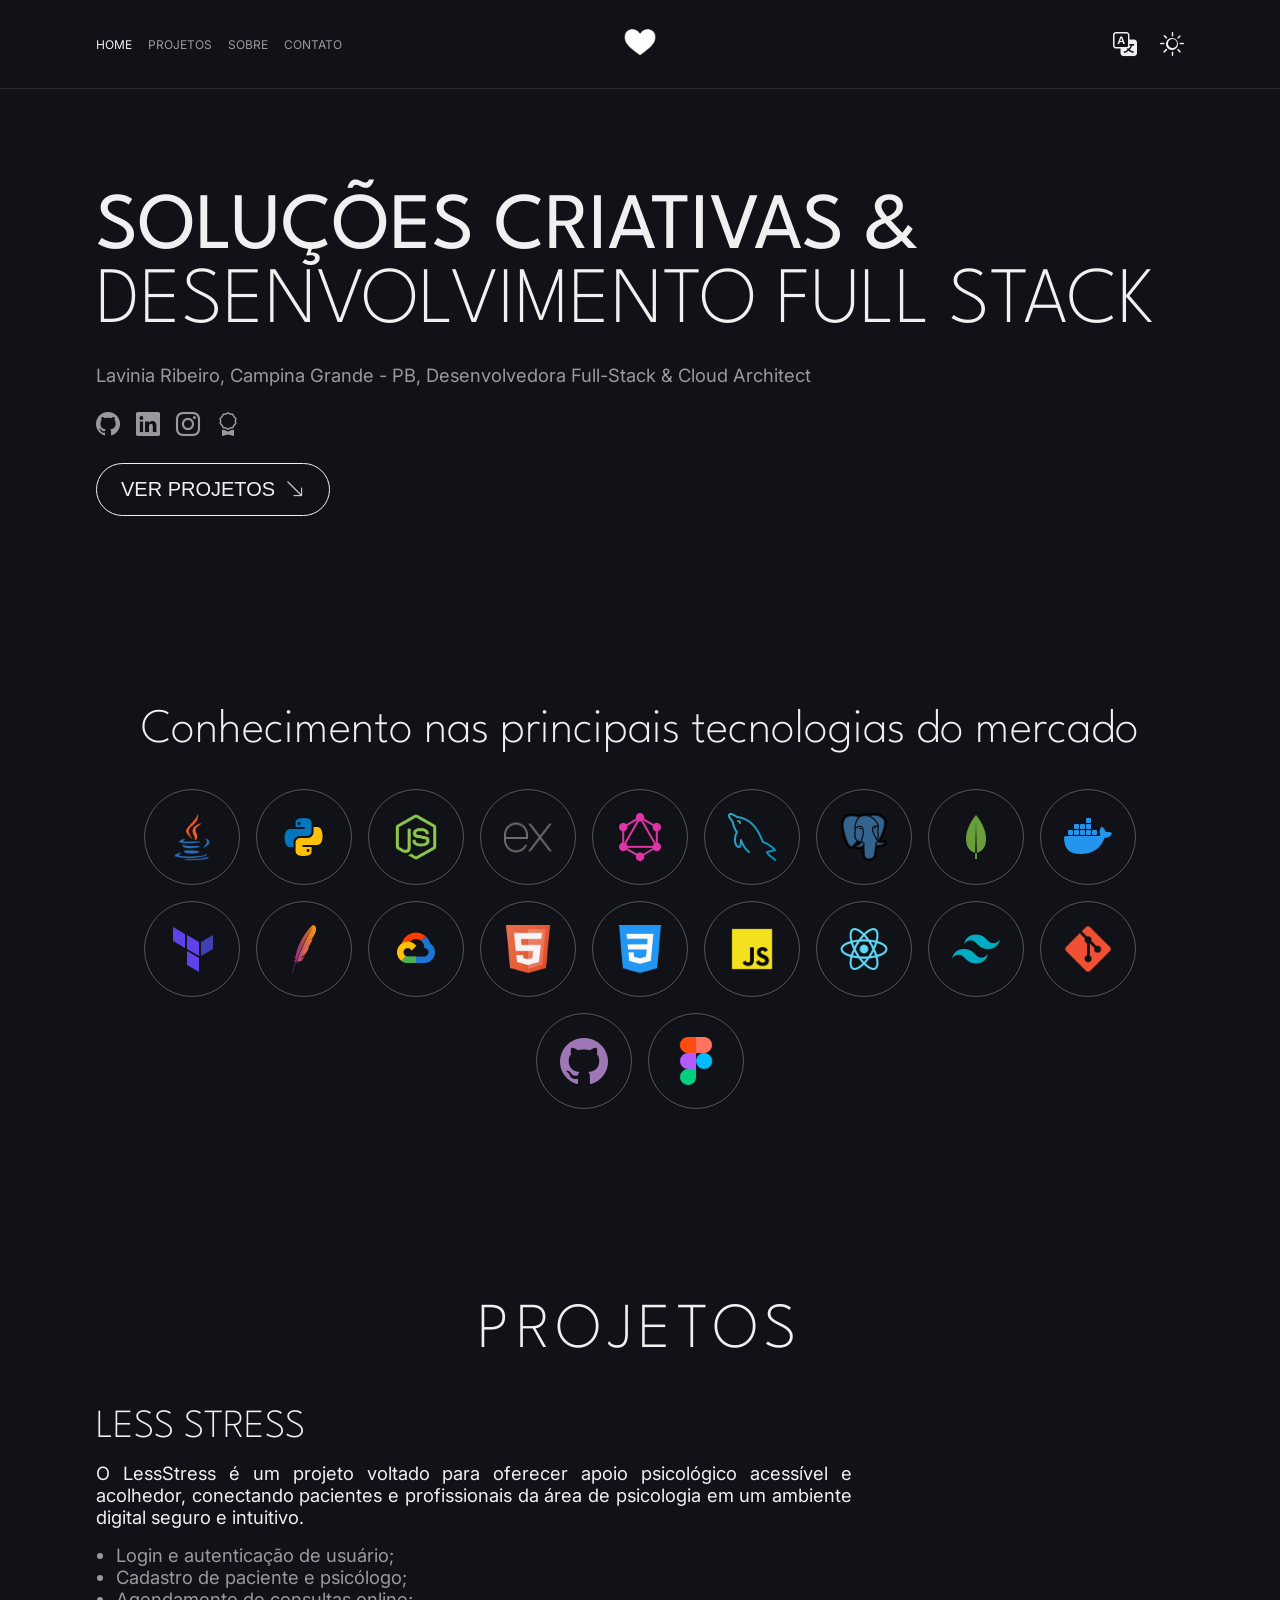
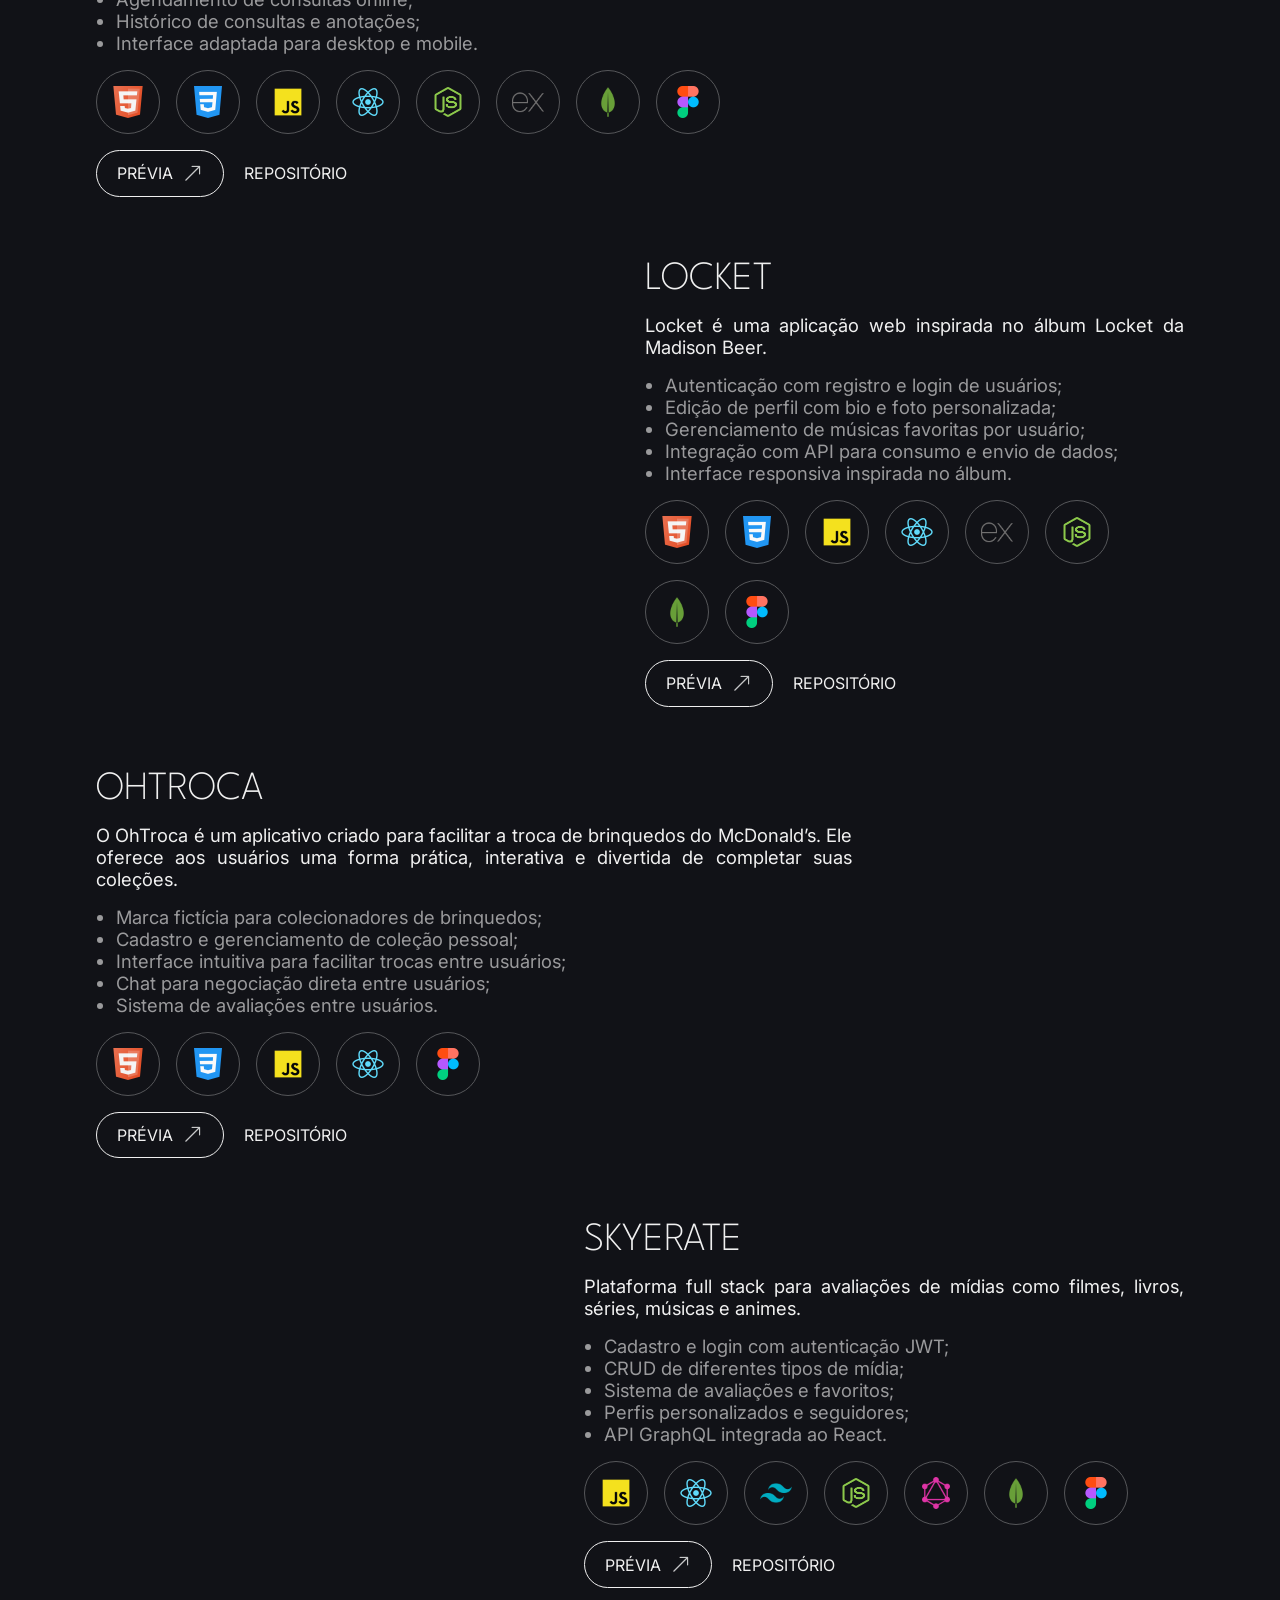
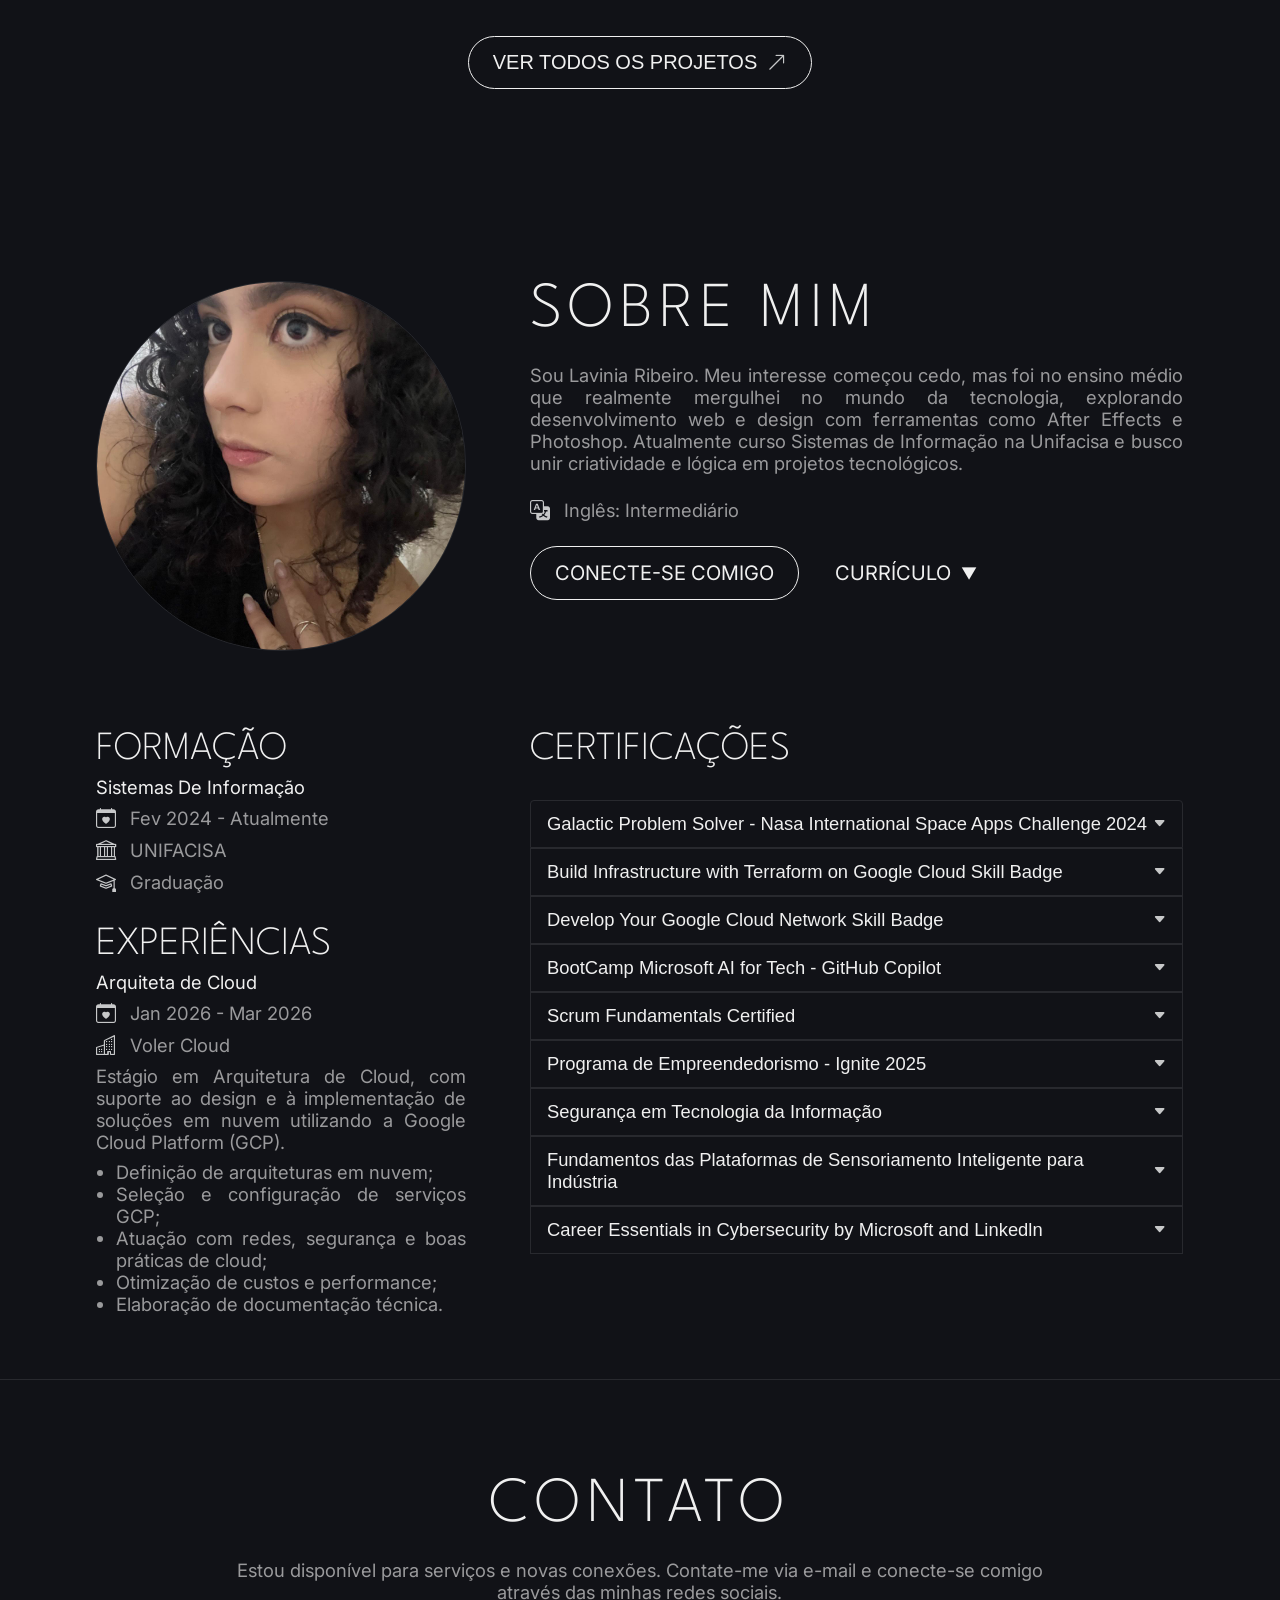
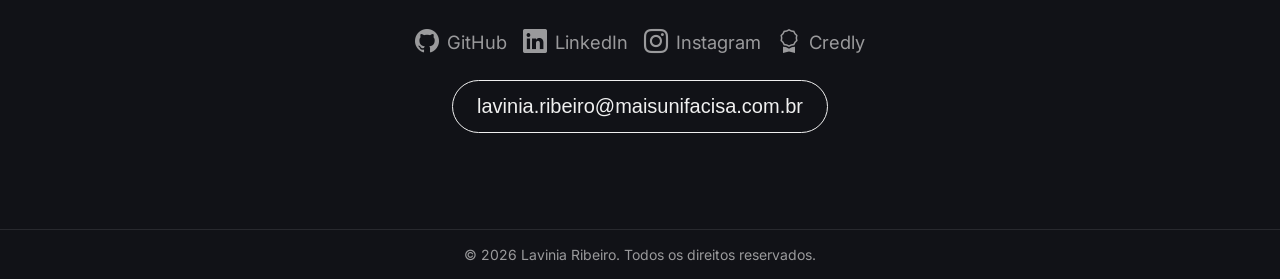
==== index.html @ ced5af88 "now or never - arrumei !" ====
<!DOCTYPE html>
<html lang="pt-BR" data-theme="dark">

<head>
  <meta charset="UTF-8">
  <meta name="viewport" content="width=device-width, initial-scale=1.0">
  <title>Lavinia Ribeiro | Portfólio </title>
  <meta name="description"
    content="Portfólio da desenvolvedora full-stack Lavinia Ribeiro para compartilhar projetos e habilidades desenvolvidas.">

  <link rel="shortcut icon" href="favicon.ico" type="image/x-icon">
  <link rel="stylesheet" href="https://cdn.jsdelivr.net/npm/bootstrap-icons@1.10.5/font/bootstrap-icons.css">
  <link rel="stylesheet" href="assets/css/styles.css">
</head>

<body>
  <header class="header">
    <nav class="header__nav">
      <ul class="menu menu--principal">
        <li class="menu__item">
          <a class="menu__link active" href="#home">
            <span class="menu__text">Home</span>
          </a>
        </li>
        <li class="menu__item">
          <a class="menu__link" href="#projetos">
            <span class="menu__text">Projetos</span>
          </a>
        </li>
        <li class="menu__item">
          <a class="menu__link" href="#sobre">
            <span class="menu__text">Sobre</span>
          </a>
        </li>
        <li class="menu__item">
          <a class="menu__link" href="#contato">
            <span class="menu__text">Contato</span>
          </a>
        </li>
      </ul>
    </nav>
    <div class="header__brand">
      <a href="#home">
        <img class="brand__logo" src="assets/images/logo.png" alt="Logo">
      </a>
    </div>
    <div class="header__toggle">
      <i id="toggleLang" class="bi bi-translate"></i>
      <i id="toggleTheme" class="bi bi-sun"></i>
    </div>
  </header>
  <nav class="nav--mobile">
    <ul class="menu menu--mobile">
      <li class="menu__item">
        <a class="menu__link active" href="#home">
          <i class="menu__icon bi bi-house-door"></i>
          <span class="menu__text">Home</span>
        </a>
      </li>
      <li class="menu__item">
        <a class="menu__link" href="#projetos">
          <i class="menu__icon bi bi-window-stack"></i>
          <span class="menu__text">Projetos</span>
        </a>
      </li>
      <li class="menu__item">
        <a class="menu__link" href="#sobre">
          <i class="menu__icon bi bi-person"></i>
          <span class="menu__text">Sobre</span>
        </a>
      </li>
      <li class="menu__item">
        <a class="menu__link" href="#contato">
          <i class="menu__icon bi bi-envelope"></i>
          <span class="menu__text">Contato</span>
        </a>
      </li>
    </ul>
  </nav>

  <main id="home">
    <div class="main__content1">
      <h1><b>Soluções Criativas &</b> Desenvolvimento Full Stack</h1>
      <p>Lavinia Ribeiro, Campina Grande - PB, Desenvolvedora Full-Stack & Cloud Architect</p>
      <ul class="menu menu--social">
        <li>
          <a class="menu__link" href="https://github.com/scriptlver" target="_blank">
            <i class="menu__icon bi bi-github"></i>
          </a>
        </li>
        <li>
          <a class="menu__link" href="https://www.linkedin.com/in/lavinia-d-289973308/" target="_blank">
            <i class="menu__icon bi bi-linkedin"></i>
          </a>
        </li>
        <li>
          <a class="menu__link" href="https://www.instagram.com/lavisbeirk/" target="_blank">
            <i class="menu__icon bi bi-instagram"></i>
          </a>
        </li>

        <li>
          <a class="menu__link" href="https://www.credly.com/users/lavinia-donato-ribeiro" target="_blank">
            <i class="menu__icon bi bi-award"></i>
          </a>
        </li>
      </ul>
      <a href="#projetos">
        <button class="btn btn--primary">
          <span>Ver Projetos</span>
          <i class="bi bi-arrow-down-right"></i>
        </button>
      </a>
    </div>
  </main>

  <section class="technologies">
    <h2>Conhecimento nas principais tecnologias do mercado</h2>

    <ul class="technologies__list">

      <li class="technologies__item">
        <img class="technologies__logo" src="assets/images/technologies/java.png" alt="Logo Java">
      </li>
      <li class="technologies__item">
        <img class="technologies__logo" src="assets/images/technologies/python.png" alt="Logo Python">
      </li>
      <li class="technologies__item">
        <img class="technologies__logo" src="assets/images/technologies/nodejs.png" alt="Logo Node.js">
      </li>
      <li class="technologies__item">
        <img class="technologies__logo" src="assets/images/technologies/express.png" alt="Logo Express">
      </li>
      <li class="technologies__item">
        <img class="technologies__logo" src="assets/images/technologies/graphql.png" alt="Logo GraphQL">
      </li>

      <li class="technologies__item">
        <img class="technologies__logo" src="assets/images/technologies/mysql.png" alt="Logo MySQL">
      </li>
      <li class="technologies__item">
        <img class="technologies__logo" src="assets/images/technologies/postgresql.png" alt="Logo PostgreSQL">
      </li>
      <li class="technologies__item">
        <img class="technologies__logo" src="assets/images/technologies/mongo.png" alt="Logo MongoDB">
      </li>

      <li class="technologies__item">
        <img class="technologies__logo" src="assets/images/technologies/docker.png" alt="Logo Docker">
      </li>
      <li class="technologies__item">
        <img class="technologies__logo" src="assets/images/technologies/terraform.png" alt="Logo Terraform">
      </li>
      <li class="technologies__item">
        <img class="technologies__logo" src="assets/images/technologies/apache.png" alt="Logo Apache">
      </li>
      <li class="technologies__item">
        <img class="technologies__logo" src="assets/images/technologies/google-cloud.png" alt="Logo Google Cloud">
      </li>

      <li class="technologies__item">
        <img class="technologies__logo" src="assets/images/technologies/html.png" alt="Logo HTML">
      </li>
      <li class="technologies__item">
        <img class="technologies__logo" src="assets/images/technologies/css.png" alt="Logo CSS">
      </li>
      <li class="technologies__item">
        <img class="technologies__logo" src="assets/images/technologies/javascript.png" alt="Logo JavaScript">
      </li>
      <li class="technologies__item">
        <img class="technologies__logo" src="assets/images/technologies/react.png" alt="Logo React">
      </li>
      <li class="technologies__item">
        <img class="technologies__logo" src="assets/images/technologies/tailwind.png" alt="Logo Tailwind">
      </li>

      <li class="technologies__item">
        <img class="technologies__logo" src="assets/images/technologies/git.png" alt="Logo Git">
      </li>
      <li class="technologies__item">
        <img class="technologies__logo" src="assets/images/technologies/github.png" alt="Logo GitHub">
      </li>
      <li class="technologies__item">
        <img class="technologies__logo" src="assets/images/technologies/figma.png" alt="Logo Figma">
      </li>

    </ul>
  </section>


  <section id="projetos" class="projects">
    <h2>Projetos</h2>
    <div class="projects__container">
      <div class="projects__card card--reverse" id="card-less-stress">
        <video class="card__cover" autoplay muted loop playsinline>
          <source src="assets/videos/less-stress.mp4" type="video/mp4">
          Seu navegador não suporta vídeo.
        </video>
        <div class="card__body">
          <h3 class="card__title">Less Stress</h3>
          <p class="card__description">O LessStress é um projeto voltado para oferecer apoio psicológico acessível e
            acolhedor, conectando pacientes e profissionais da área de psicologia em um ambiente digital seguro e
            intuitivo.</p>
          <ul class="card__list">
            <li class="card__item">Login e autenticação de usuário;</li>
            <li class="card__item">Cadastro de paciente e psicólogo;</li>
            <li class="card__item">Agendamento de consultas online;</li>
            <li class="card__item">Histórico de consultas e anotações;</li>
            <li class="card__item">Interface adaptada para desktop e mobile.</li>
          </ul>
          <ul class="technologies__list">
            <li class="technologies__item">
              <img class="technologies__logo" src="assets/images/technologies/html.png" alt="Logo HTML">
            </li>
            <li class="technologies__item">
              <img class="technologies__logo" src="assets/images/technologies/css.png" alt="Logo CSS">
            </li>
            <li class="technologies__item">
              <img class="technologies__logo" src="assets/images/technologies/javascript.png" alt="Logo Javascript">
            </li>
            <li class="technologies__item">
              <img class="technologies__logo" src="assets/images/technologies/react.png" alt="Logo React">
            </li>
            <li class="technologies__item">
              <img class="technologies__logo" src="assets/images/technologies/nodejs.png" alt="Logo Node">
            </li>
            <li class="technologies__item">
              <img class="technologies__logo" src="assets/images/technologies/express.png" alt="Logo Express">
            </li>
            <li class="technologies__item">
              <img class="technologies__logo" src="assets/images/technologies/mongo.png" alt="Logo Mongo">
            </li>
            <li class="technologies__item">
              <img class="technologies__logo" src="assets/images/technologies/figma.png" alt="Logo Figma">
            </li>
          </ul>
          <div class="card__buttons">
            <a href="https://www.linkedin.com/posts/activity-7404249648393293826-BXPg?utm_source=share&utm_medium=member_desktop&rcm=ACoAAE5z-MkBuEgcEVfxE0LYOCYo4D86nsujxOI"
              target="_blank" class="btn btn--primary">
              <span>Prévia</span>
              <i class="bi bi-arrow-up-right"></i>
            </a>
            <a href="https://github.com/scriptlver/less-stress-backend" target="_blank" class="btn">
              <span>Repositório</span>
            </a>
          </div>
        </div>
      </div>

      <div class="projects__card" id="card-locket">
        <video class="card__cover" autoplay muted loop playsinline>
          <source src="assets/videos/locket.mp4" type="video/mp4">
          Seu navegador não suporta vídeo.
        </video>
        <div class="card__body">
          <h3 class="card__title">Locket</h3>
          <p class="card__description">Locket é uma aplicação web inspirada no álbum Locket da Madison Beer.</p>
          <ul class="card__list">
            <li class="card__item">Autenticação com registro e login de usuários;</li>
            <li class="card__item">Edição de perfil com bio e foto personalizada;</li>
            <li class="card__item">Gerenciamento de músicas favoritas por usuário;</li>
            <li class="card__item">Integração com API para consumo e envio de dados;</li>
            <li class="card__item">Interface responsiva inspirada no álbum.</li>
          </ul>
          <ul class="technologies__list">
            <li class="technologies__item">
              <img class="technologies__logo" src="assets/images/technologies/html.png" alt="Logo HTML">
            </li>
            <li class="technologies__item">
              <img class="technologies__logo" src="assets/images/technologies/css.png" alt="Logo CSS">
            </li>
            <li class="technologies__item">
              <img class="technologies__logo" src="assets/images/technologies/javascript.png" alt="Logo JavaScript">
            </li>
            <li class="technologies__item">
              <img class="technologies__logo" src="assets/images/technologies/react.png" alt="Logo React">
            </li>

            <li class="technologies__item">
              <img class="technologies__logo" src="assets/images/technologies/express.png" alt="Logo Express">
            </li>
            <li class="technologies__item">
              <img class="technologies__logo" src="assets/images/technologies/nodejs.png" alt="Logo Node">
            </li>
            <li class="technologies__item">
              <img class="technologies__logo" src="assets/images/technologies/mongo.png" alt="Logo Mongo">
            </li>
            <li class="technologies__item">
              <img class="technologies__logo" src="assets/images/technologies/figma.png" alt="Logo Figma">
            </li>
          </ul>
          <div class="card__buttons">
            <a href="https://locket-frontend-xi.vercel.app/" target="_blank" class="btn btn--primary">
              <span>Prévia</span>
              <i class="bi bi-arrow-up-right"></i>
            </a>
            <a href="https://github.com/scriptlver/locket-frontend" target="_blank" class="btn">
              <span>Repositório</span>
            </a>
          </div>
        </div>
      </div>
      <div class="projects__card card--reverse" id="card-ohtroca">
        <video class="card__cover" autoplay muted loop playsinline>
          <source src="assets/videos/ohtroca.mp4" type="video/mp4">
          Seu navegador não suporta vídeo.
        </video>
        <div class="card__body">
          <h3 class="card__title">OhTroca</h3>
          <p class="card__description">O OhTroca é um aplicativo criado para facilitar a troca de brinquedos do
            McDonald’s.
            Ele oferece aos usuários uma forma prática, interativa e divertida de completar suas coleções.</p>
          <ul class="card__list">
            <li class="card__item">Marca fictícia para colecionadores de brinquedos;</li>
            <li class="card__item">Cadastro e gerenciamento de coleção pessoal;</li>
            <li class="card__item">Interface intuitiva para facilitar trocas entre usuários;</li>
            <li class="card__item">Chat para negociação direta entre usuários;</li>
            <li class="card__item">Sistema de avaliações entre usuários.</li>
          </ul>
          <ul class="technologies__list">
            <li class="technologies__item">
              <img class="technologies__logo" src="assets/images/technologies/html.png" alt="Logo HTML">
            </li>
            <li class="technologies__item">
              <img class="technologies__logo" src="assets/images/technologies/css.png" alt="Logo CSS">
            </li>
            <li class="technologies__item">
              <img class="technologies__logo" src="assets/images/technologies/javascript.png" alt="Logo Javascript">
            </li>
            <li class="technologies__item">
              <img class="technologies__logo" src="assets/images/technologies/react.png" alt="Logo React">
            </li>
            <li class="technologies__item">
              <img class="technologies__logo" src="assets/images/technologies/figma.png" alt="Logo Figma">
            </li>

          </ul>
          <div class="card__buttons">
            <a href="https://anadrv.github.io/ohtroca-app/" target="_blank" class="btn btn--primary">
              <span>Prévia</span>
              <i class="bi bi-arrow-up-right"></i>
            </a>
            <a href="https://github.com/anadrv/ohtroca-app" target="_blank" class="btn">
              <span>Repositório</span>
            </a>
          </div>
        </div>
      </div>
      <div class="projects__card" id="card-skyerate">
        <video class="card__cover" autoplay muted loop playsinline>
          <source src="assets/videos/skyerate.mp4" type="video/mp4">
          Seu navegador não suporta vídeo.
        </video>

        <div class="card__body">
          <h3 class="card__title">Skyerate</h3>

          <p class="card__description">
            Plataforma full stack para avaliações de mídias como filmes, livros, séries, músicas e animes.
          </p>

          <ul class="card__list">
            <li class="card__item">Cadastro e login com autenticação JWT;</li>
            <li class="card__item">CRUD de diferentes tipos de mídia;</li>
            <li class="card__item">Sistema de avaliações e favoritos;</li>
            <li class="card__item">Perfis personalizados e seguidores;</li>
            <li class="card__item">API GraphQL integrada ao React.</li>
          </ul>

          <ul class="technologies__list">
            <li class="technologies__item">
              <img class="technologies__logo" src="assets/images/technologies/javascript.png" alt="Logo JavaScript">
            </li>
            <li class="technologies__item">
              <img class="technologies__logo" src="assets/images/technologies/react.png" alt="Logo React">
            </li>
            <li class="technologies__item">
              <img class="technologies__logo" src="assets/images/technologies/tailwind.png" alt="Logo Tailwind CSS">
            </li>
            <li class="technologies__item">
              <img class="technologies__logo" src="assets/images/technologies/nodejs.png" alt="Logo Node.js">
            </li>
            <li class="technologies__item">
              <img class="technologies__logo" src="assets/images/technologies/graphql.png" alt="Logo GraphQL">
            </li>
            <li class="technologies__item">
              <img class="technologies__logo" src="assets/images/technologies/mongo.png" alt="Logo MongoDB">
            </li>

            <li class="technologies__item">
              <img class="technologies__logo" src="assets/images/technologies/figma.png" alt="Logo Figma">
            </li>

          </ul>

          <div class="card__buttons">
            <a href="https://www.youtube.com/watch?v=qGzi_sXfMow" target="_blank" class="btn btn--primary">
              <span>Prévia</span>
              <i class="bi bi-arrow-up-right"></i>
            </a>

            <a href="https://github.com/anadrv/skyerate-frontend" target="_blank" class="btn">
              <span>Repositório</span>
            </a>
          </div>
        </div>
      </div>
    </div>
    </div>
    <a href="https://github.com/scriptlver/" target="_blank">
      <button class="btn btn--primary">
        <span>Ver Todos os Projetos</span>
        <i class="bi bi-arrow-up-right"></i>
      </button>
    </a>
    </div>
  </section>

  <section id="sobre" class="about">
    <div class="about__content1">
      <img class="about__photo" src="assets/images/pfp.jpg" alt="Minha foto!!">
      <div class="about__description">
        <h2>Sobre mim</h2>
        <p>Sou Lavinia Ribeiro. Meu interesse começou cedo, mas foi no ensino médio que realmente mergulhei no mundo da
          tecnologia, explorando desenvolvimento web e design com ferramentas como After Effects e Photoshop. Atualmente
          curso Sistemas de Informação na Unifacisa e busco unir criatividade e lógica em projetos tecnológicos.
        </p>
        <div class="about__icons">
          <i class="bi bi-translate"></i>
          <span>Inglês: Intermediário</span>
        </div>
        <div class="description__buttons">

  <a href="https://www.linkedin.com/in/lavinia-d-289973308/"
     target="_blank"
     class="btn btn--primary">
    <span>CONECTE-SE COMIGO</span>
  </a>

  <div class="dropdown">
    <button type="button" class="btn dropdown-btn">
      <span>CURRÍCULO</span> ▼
    </button>

    <div class="dropdown-menu">
      <a href="assets/pdf/curriculo.pdf" target="_blank">PT-BR</a>
      <a href="assets/pdf/resume.pdf" target="_blank">EN</a>
    </div>
  </div>

</div>
        </div>
      </div>
    </div>
    <div class="about__content2">
      <div class="col1">
        <div class="row1">
          <h3>Formação</h3>
          <h4>Sistemas De Informação</h4>
          <div class="about__icons">
            <i class="bi bi-calendar-heart"></i>
            <span>Fev 2024 - Atualmente</span>
          </div>
          <div class="about__icons">
            <i class="bi bi-bank"></i>
            <span>UNIFACISA</span>
          </div>
          <div class="about__icons">
            <i class="bi bi-mortarboard"></i>
            <span>Graduação</span>
          </div>
        </div>

        <div class="row2">
          <h3>Experiências</h3>

          <h4>Arquiteta de Cloud</h4>

          <div class="about__icons">
            <i class="bi bi-calendar-heart"></i>
            <span>Jan 2026 - Mar 2026</span>
          </div>
          <div class="about__icons">
            <i class="bi bi-buildings"></i>
            <span>Voler Cloud</span>
          </div>

          <span>
            Estágio em Arquitetura de Cloud, com suporte ao design e à implementação de soluções em nuvem utilizando a
            Google Cloud Platform (GCP).
          </span>

          <ul class="about__list">
            <li class="about__item">Definição de arquiteturas em nuvem;</li>
            <li class="about__item">Seleção e configuração de serviços GCP;</li>
            <li class="about__item">Atuação com redes, segurança e boas práticas de cloud;</li>
            <li class="about__item">Otimização de custos e performance;</li>
            <li class="about__item">Elaboração de documentação técnica.</li>
          </ul>
        </div>
      </div>
      <div class="col2">
        <h3>Certificações</h3>
        <div id="accordion">
          <div class="accordion__item">
            <button class="accordion__header start">
              <span>Galactic Problem Solver - Nasa International Space Apps Challenge 2024</span>
              <i class="bi bi-caret-down-fill"></i>
            </button>
            <div class="accordion__body">
              <img src="assets/images/certifications/nasa.jpg" alt="Certificado"
                style="max-width:100%; border-radius:5px;">
            </div>
          </div>

          <div class="accordion__item">
            <button class="accordion__header">
              <span>Build Infrastructure with Terraform on Google Cloud Skill Badge</span>
              <i class="bi bi-caret-down-fill"></i>
            </button>
            <div class="accordion__body">
              <img src="assets/images/certifications/certificate-gc1.png" alt="Certificado Google Cloud 1"
                style="max-width:100%; border-radius:5px;">
            </div>
          </div>

          <div class="accordion__item">
            <button class="accordion__header">
              <span>Develop Your Google Cloud Network Skill Badge</span>
              <i class="bi bi-caret-down-fill"></i>
            </button>
            <div class="accordion__body">
              <img src="assets/images/certifications/certificate-gc2.png" alt="Certificado Google Cloud 2"
                style="max-width:100%; border-radius:5px;">
            </div>
          </div>

          <div class="accordion__item">
            <button class="accordion__header">
              <span>BootCamp Microsoft AI for Tech - GitHub Copilot</span>
              <i class="bi bi-caret-down-fill"></i>
            </button>
            <div class="accordion__body">
              <img src="assets/images/certifications/copilot.png" alt="Certificado Git e GitHub"
                style="max-width:100%; border-radius:5px;">
            </div>
          </div>

          <div class="accordion__item">
            <button class="accordion__header">
              <span>Scrum Fundamentals Certified</span>
              <i class="bi bi-caret-down-fill"></i>
            </button>
            <div class="accordion__body">
              <img src="assets/images/certifications/scrum.jpg" alt="Certificado Git e GitHub"
                style="max-width:100%; border-radius:5px;">
            </div>
          </div>

          <div class="accordion__item">
            <button class="accordion__header">
              <span>Programa de Empreendedorismo - Ignite 2025</span>
              <i class="bi bi-caret-down-fill"></i>
            </button>
            <div class="accordion__body">
              <img src="assets/images/certifications/ignite.jpg" alt="Programa de Empreendedorismo"
                style="max-width:100%; border-radius:5px;">
            </div>
          </div>

          <div class="accordion__item">
            <button class="accordion__header">
              <span>Segurança em Tecnologia da Informação</span>
              <i class="bi bi-caret-down-fill"></i>
            </button>
            <div class="accordion__body">
              <img src="assets/images/certifications/bradesco.jpg" alt="Certificado Bradesco"
                style="max-width:100%; border-radius:5px;">
            </div>
          </div>

          <div class="accordion__item">
            <button class="accordion__header">
              <span>Fundamentos das Plataformas de Sensoriamento Inteligente para Indústria</span>
              <i class="bi bi-caret-down-fill"></i>
            </button>
            <div class="accordion__body">
              <img src="assets/images/certifications/virtus.jpg" alt="Certificado Virtus"
                style="max-width:100%; border-radius:5px;">
            </div>
          </div>


          <div class="accordion__item">
            <button class="accordion__header">
              <span>Career Essentials in Cybersecurity by Microsoft and Linkedln</span>
              <i class="bi bi-caret-down-fill"></i>
            </button>
            <div class="accordion__body">
              <img src="assets/images/certifications/linkedin.jpg" alt="Certificado Linkedin"
                style="max-width:100%; border-radius:5px;">
            </div>
          </div>
        </div>
      </div>
    </div>
    </div>
  </section>

  <section id="contato" class="contact">
    <h2>Contato</h2>
    <p>Estou disponível para serviços e novas conexões. Contate-me via
      e-mail e conecte-se comigo através das minhas redes sociais.
    </p>
    <ul class="menu menu--social">
      <li>
        <a class="menu__link" href="https://github.com/scriptlver" target="_blank">
          <i class="menu__icon bi bi-github"></i>
          <span>GitHub</span>
        </a>
      </li>
      <li>
        <a class="menu__link" href="https://www.linkedin.com/in/lavinia-d-289973308/" target="_blank">
          <i class="menu__icon bi bi-linkedin"></i>
          <span>LinkedIn</span>
        </a>
      </li>
      <li>
        <a class="menu__link" href="https://www.instagram.com/lavisbeirk/" target="_blank">
          <i class="menu__icon bi bi-instagram"></i>
          <span>Instagram</span>
        </a>
      </li>

      <li>
        <a class="menu__link" href="https://www.credly.com/users/lavinia-donato-ribeiro" target="_blank">
          <i class="menu__icon bi bi-award"></i>
          <span>Credly</span>
        </a>
      </li>
    </ul>
    <a href="mailto:lavinia.ribeiro@maisunifacisa.com.br">
      <button class="btn btn--primary">
        <span class="email">lavinia.ribeiro@maisunifacisa.com.br</span>
      </button>
    </a>
  </section>

  <footer>
    <p>
      © 2026 Lavinia Ribeiro. Todos os direitos reservados.
    </p>
  </footer>
  <script src="assets/js/scripts.js"></script>
</body>

</html>
---- assets/css/styles.css ----
@import url("https://fonts.googleapis.com/css2?family=Inter&display=swap");
@import url("https://fonts.googleapis.com/css2?family=League+Spartan:wght@200;400&display=swap");

:root,
:root[data-theme="dark"] {
  --primary-color: #f0f0f0;

  --primary-bg-color: #111217;
  --secondary-bg-color: #28292e;
  --primary-border-color: #28292e;
  --secondary-border-color: #56575a;

  --title-color: #f0f0f0;
  --text-color: #9a9a9c;
  --link-color: #9a9a9c;
  --icon-color: #c7c8c9;
}

:root[data-theme="light"] {
  --primary-color: #0b0b0f;

  --primary-bg-color: #e9e9e9;
  --secondary-bg-color: #c7c8c9;
  --primary-border-color: #c7c8c9;
  --secondary-border-color: #9a9a9c;

  --title-color: #0b0b0f;
  --text-color: #28292e;
  --link-color: #28292e;
  --icon-color: #56575a;
}

html[data-theme="light"] .brand__logo {
  filter: invert(1);
}

* {
  margin: 0;
  padding: 0;
  box-sizing: border-box;
  vertical-align: baseline;
  list-style: none;
  scrollbar-width: thin;
  scrollbar-color: var(--secondary-bg-color) transparent;
}

body {
  background: var(--primary-bg-color);
  font-family: "Inter", Tahoma, Geneva, Verdana, sans-serif;
  color: var(--text-color);
}

::-webkit-scrollbar {
  width: 0.5rem;
}

::-webkit-scrollbar-track {
  background-color: transparent;
}

::-webkit-scrollbar-thumb {
  background: var(--secondary-bg-color);
  border-radius: 50rem;
}

a {
  text-decoration: none;
  color: var(--text-color);
}

a:hover {
  color: var(--primary-color);
}

i {
  color: var(--icon-color);
}

b {
  font-weight: 400;
}

h1 {
  font-size: 2.5rem;
  font-weight: 200;
}

h2 {
  font-size: 2rem;
  text-align: center;
  letter-spacing: 0.4rem;
}

h3 {
  font-size: 1.55rem;
  text-align: left;
}

h4 {
  color: var(--primary-color);
  font-weight: 400;
  font-size: 1.15rem;
  text-align: left;
}

h1,
h2,
h3 {
  font-family: "League Spartan", Tahoma, Geneva, Verdana, sans-serif;
  text-transform: uppercase;
  color: var(--title-color);
  font-weight: 200;
}

p,
span,
li {
  font-size: 1rem;
}

p {
  text-align: justify;
}

.header {
  display: flex;
  flex-flow: row wrap;
  justify-content: space-between;
  align-items: center;
  width: 100%;
  padding: 0.5rem 1rem;
  z-index: 2;
}

.header__toggle {
  display: flex;
  justify-content: flex-end;
  align-items: center;
  gap: 1.45rem;
}

.header__brand .brand__logo {
  width: 3.25rem;
  height: 3.25rem;
}

#toggleTheme {
  font-size: 1.5rem;
  color: var(--primary-color);
  cursor: pointer;
  transition: ease-in-out 0.4s;
}

#toggleLang {
  font-size: 1.5rem;
  color: var(--primary-color);
  cursor: pointer;
  transition: ease-in-out 0.4s;
}

.menu {
  display: flex;
  align-items: center;
  background: var(--primary-bg-color);
}

.menu__item {
  width: 100%;
}

.menu__link {
  display: flex;
  align-items: center;
  gap: 0.5rem;
}

.menu--mobile {
  width: 100vw;
  position: fixed;
  bottom: 0;
  justify-content: space-between;
  border-top: 1px solid var(--primary-border-color);
}

.menu--mobile .menu__link {
  flex-direction: column;
  justify-content: center;
  padding: 0.5rem 1rem;
}

.menu__link.active .menu__icon,
.menu__link.active .menu__text,
.menu__link:hover .menu__icon,
.menu__link:hover .menu__text {
  color: var(--primary-color);
}

.menu__icon,
.menu__text {
  color: var(--text-color);
}

.menu__icon {
  font-size: 1.5rem;
}

.menu__text {
  font-size: 0.75rem;
  text-transform: uppercase;
}

.header__nav {
  display: none;
}

.menu--principal {
  gap: 1rem;
}

.menu--social {
  gap: 1rem;
  flex-wrap: wrap;        
  justify-content: center;
}

.btn {
  display: flex;
  justify-content: center;
  align-items: center;
  gap: 0.625rem;
  width: 100%;
  background: transparent;
  border-radius: 3.125rem;
  border: none;
  padding: 0.875rem 1.5rem;
  transition: ease-in-out 0.3s;
  cursor: pointer;
  color: var(--primary-color);
}

.btn:hover {
  transform: scale(1.05);
  transition: ease-in-out 0.3s;
}

.btn span,
.btn i {
  font-size: 1.25rem;
  text-transform: uppercase;
}

.btn--primary span {
  color: var(--primary-color);
}

.btn--primary {
  border: 1px solid var(--primary-color);
}

main,
.projects,
.about,
.contact {
  padding: 2.5rem 1rem;
}

main {
  display: flex;
  flex-direction: column;
  gap: 2rem;
}

.main__content1 {
  display: flex;
  flex-direction: column;
  gap: 1.5rem;
}

.main__content2 iframe {
  width: 100%;
  aspect-ratio: 16/9;
}

.technologies {
  display: flex;
  flex-direction: column;
  justify-content: flex-start;
  align-items: center;
  gap: 1.25rem;
  padding: 6.25rem 1rem 2rem;
}

.technologies h2 {
  font-size: 2rem;
  text-transform: none;
  letter-spacing: normal;
  text-align: center;
  margin-bottom: 1rem;
}


.technologies__list {
  display: flex;
  flex-wrap: wrap;
  justify-content: center;
  gap: 0.5rem;
}

.technologies__item {
  display: flex;
  justify-content: center;
  align-items: center;
  width: 4.8rem;
  height: 4.8rem;
  border: 1px solid var(--secondary-border-color);
  border-radius: 50rem;
}

.technologies__logo {
  height: 2.4rem;
}

.projects {
  display: flex;
  flex-direction: column;
  gap: 3rem;
  margin-top: 1px;
  /* mudar aq dps se a distancia estiver mtt perto**/
}

.projects__container {
  display: flex;
  flex-direction: column;
  gap: 4rem;
}

.projects__card {
  display: flex;
  flex-direction: column;
  align-items: center;
  gap: 2rem;
  border-radius: 0.9rem;
}

.card__cover {
  width: 100%;
  height: 100%;
  border-radius: 12px;
  object-fit: cover;
}

.card__body {
  display: flex;
  flex-direction: column;
  justify-content: flex-end;
  align-items: flex-start;
  gap: 1rem;
}

.card__description {
  color: var(--title-color);
}

.card__list,
.about__list {
  margin-left: 1.25rem;
}

.card__item,
.about__item {
  list-style: disc;
}

.card__buttons,
.description__buttons {
  display: flex;
  flex-flow: row wrap;
  justify-content: center;
}

/* --- CÓDIGO DO DROPDOWN (FORA DOS MEDIAS) --- */
.dropdown {
  position: relative;
}

.dropdown-btn {
  cursor: pointer;
  font: inherit;
}

.dropdown-menu {
  display: none; 
  position: absolute;
  top: 110%;
  left: 0;
  background: #111;
  border: 1px solid #333;
  border-radius: 10px;
  min-width: 140px;
  z-index: 1000;
}

.dropdown-menu.active {
  display: block;
}

.dropdown-menu a {
  display: block;
  padding: 10px;
  color: white;
  text-decoration: none;
}

.card__buttons .btn {
  padding: 0.65rem 1.25rem;
}

.card__buttons .btn span {
  font-size: 1rem;
}

.card__body .technologies__list {
  justify-content: flex-start;
  width: 100%;
}

.card__body .technologies__item {
  width: 4rem;
  height: 4rem;
}

.card__body .technologies__logo {
  height: 2rem;
}

.projects .btn {
  width: auto;
  margin: auto;
}

.about {
  display: flex;
  flex-direction: column;
  gap: 1.5rem;
}

.about__content1,
.about__content2 {
  display: flex;
  flex-direction: column;
  align-items: flex-start;
  justify-content: flex-start;
  gap: 2rem;
}

.about__photo {
  width: 100%;
  object-fit: cover;
  object-position: center;
  pointer-events: none;
  border-radius: 50rem;
  border: 1px solid var(--primary-border-color);
}

.about__description {
  display: flex;
  flex-direction: column;
  justify-content: flex-start;
  gap: 1.5rem;
}

.about__icons {
  display: flex;
  align-items: center;
  gap: 0.85rem;
}

.about__icons i {
  font-size: 1.25rem;
}

.about__content2 .col1,
.about__content2 .col2 {
  display: flex;
  flex-direction: column;
  text-align: justify;
  gap: 2rem;
}

.about__content2 .col1 .row1,
.about__content2 .col1 .row2 {
  display: flex;
  flex-direction: column;
  gap: 0.5rem;
}

.accordion__header {
  width: 100%;
  display: flex;
  padding: 0.75rem 1rem;
  justify-content: space-between;
  align-items: center;
  border: 1px solid var(--primary-border-color);
  background: transparent;
  text-align: left;
  cursor: pointer;
  transition: ease-in-out 0.3s;
}

.accordion__header span {
  color: var(--title-color);
}

.accordion__header.start {
  border-radius: 0.25rem 0.25rem 0rem 0rem;
}

.accordion__header.end,
.accordion__item.active .accordion__body.end {
  border-radius: 0rem 0rem 0.25rem 0.25rem;
}

.accordion__item.active .accordion__header.end {
  border-radius: 0;
}

.accordion__body {
  display: none;
  padding: 1.25rem;
  flex-direction: column;
  align-items: flex-start;
  gap: 0.625rem;
  border: 1px solid var(--primary-border-color);
}

.accordion__item.active .accordion__header {
  background: var(--secondary-bg-color);
}

.accordion__item.active .accordion__body {
  display: flex;
}

.accordion__item.active .bi-caret-down-fill {
  transform: rotate(180deg);
}

.contact {
  display: flex;
  flex-direction: column;
  justify-content: center;
  align-items: center;
  gap: 1.5rem;
  border-top: 1px solid var(--primary-border-color);
  border-bottom: 1px solid var(--primary-border-color);
}

.contact p {
  text-align: center;
}

.contact .btn {
  width: auto;
}

.contact .email {
  text-transform: lowercase;
}

footer {
  margin-bottom: 5rem;
}

footer p {
  font-size: 0.875rem;
  text-align: center;
  padding: 1rem;
}

.technologies__button {
  margin-top: 20px;
  padding: 10px 20px;
  border-radius: 8px;
  border: none;
  background: #111;
  color: white;
  cursor: pointer;
}

.technologies__more {
  display: none;
}

/* responsividade */
@media (max-width: 767px) {
  .projects {
    margin-top: 5rem;
  }
}

@media (min-width: 768px) {
  .header {
    position: fixed;
    border-bottom: 1px solid var(--primary-border-color);
    padding: 1rem 6rem;
    background: var(--primary-bg-color);
  }

  .nav--mobile {
    display: none;
  }

  .header__nav {
    display: flex;
  }

  .header__nav,
  .header__toggle {
    min-width: 30%;
  }

  h1 {
    font-size: 5rem;
  }

  h2 {
    font-size: 3rem;
    text-align: center;
  }

  main,
  .projects,
  .about {
    padding: 8rem 6rem 4rem 6rem;
  }

  .contact {
    padding: 6rem;
  }

  .contact p {
    width: 80%;
  }

  .main__content1 {
    display: flex;
    flex-direction: column;
    align-items: flex-start;
  }

  .projects {
    display: flex;
    flex-direction: column;
    gap: 3rem;
  }

  footer {
    margin: 0;
  }
}

@media (min-width: 992px) {
  .projects__card {
    flex-direction: row;
  }

  .projects__card.card--reverse {
    flex-direction: row-reverse;
    justify-content: space-between;
  }

  .card__cover {
    width: 55%;
  }

  .about {
    gap: 5rem;
  }

  .about__content1,
  .about__content2 {
    display: grid;
    grid-template-columns: 34% 60%;
    justify-content: flex-start;
    align-items: flex-start;
    gap: 4rem;
  }

  .about__description h2 {
    text-align: left;
  }

.description__buttons {
  display: flex;
  gap: 12px;
  justify-content: flex-start;
  align-items: center;
  flex-wrap: wrap;
}

.dropdown {
  position: relative;
}

.dropdown-btn {
  cursor: pointer;
  font: inherit;
}

.dropdown-menu {
  display: none;
  position: absolute;
  top: 110%;
  left: 0;
  background: #111;
  border: 1px solid #333;
  border-radius: 10px;
  min-width: 140px;
  overflow: hidden;
  z-index: 1000;
}

.dropdown-menu a {
  display: block;
  padding: 10px;
  color: white;
  text-decoration: none;
  font: inherit;
}

.dropdown-menu a:hover {
  background: #222;
}

}

@media (min-width: 1200px) {
  h2 {
    font-size: 4rem;
  }

  h3 {
    font-size: 2.5rem;
  }

  main {
    padding: 12rem 6rem 2rem;
  }

  .main__content1 .btn {
    width: auto;
  }

  .technologies {
    flex-direction: column;
    align-items: center;
    padding: 10rem 6rem 4rem;
  }

  .technologies h2 {
    font-size: 3rem;
    width: 100%;
    text-align: center;
  }

  .technologies__list {
    gap: 1rem;
  }

  .technologies__item {
    width: 6rem;
    height: 6rem;
  }

  .technologies__logo {
    height: 3rem;
  }

  p,
  span,
  li {
    font-size: 1.15rem;
  }

  .card__buttons .btn,
  .description__buttons .btn {
    width: auto;
  }
}

@media (min-width: 1400px) {
  h1 {
    font-size: 6.25rem;
  }

  h2 {
    font-size: 4.5rem;
  }

  h3 {
    font-size: 3.25rem;
  }

  .header {
    padding: 1rem 15rem;
  }

  main {
    padding: 12rem 15rem 2rem;
  }

  .technologies,
  .projects,
  .about {
    padding: 10rem 15rem 4rem;
  }
}
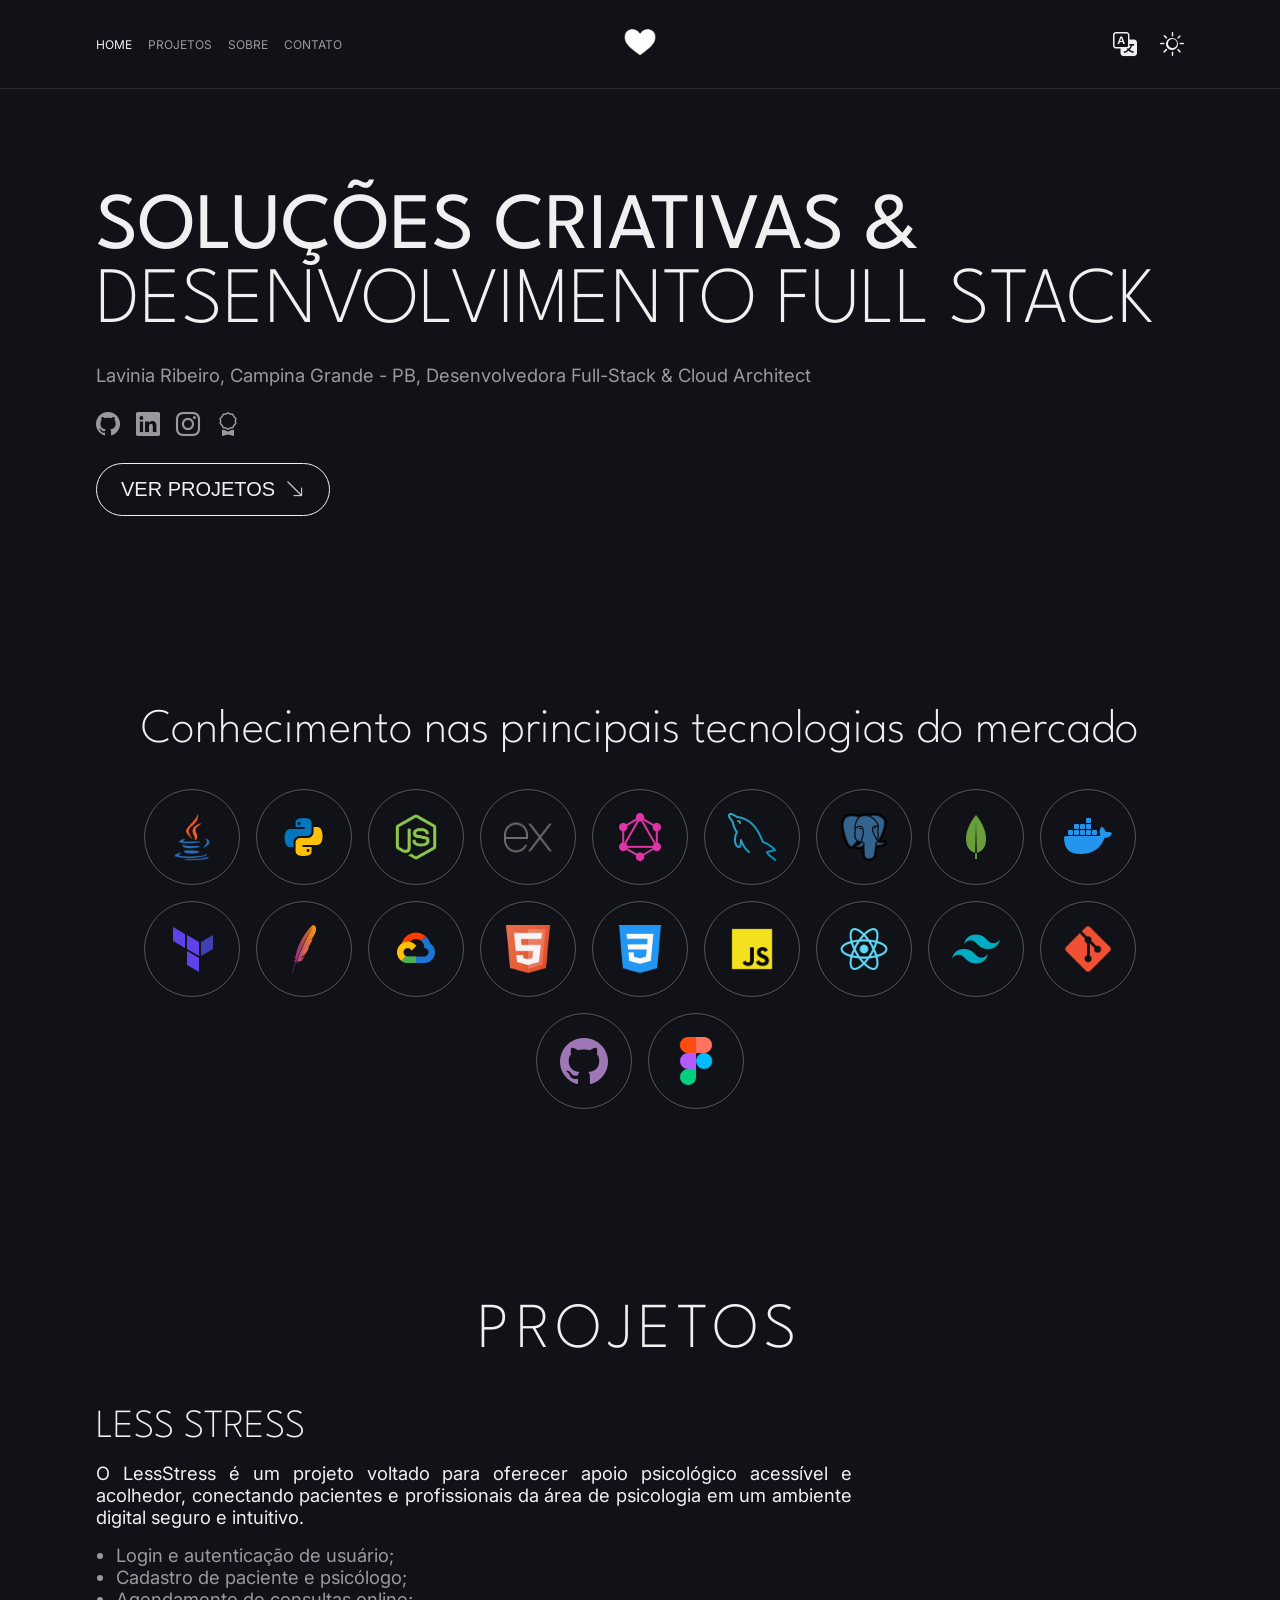
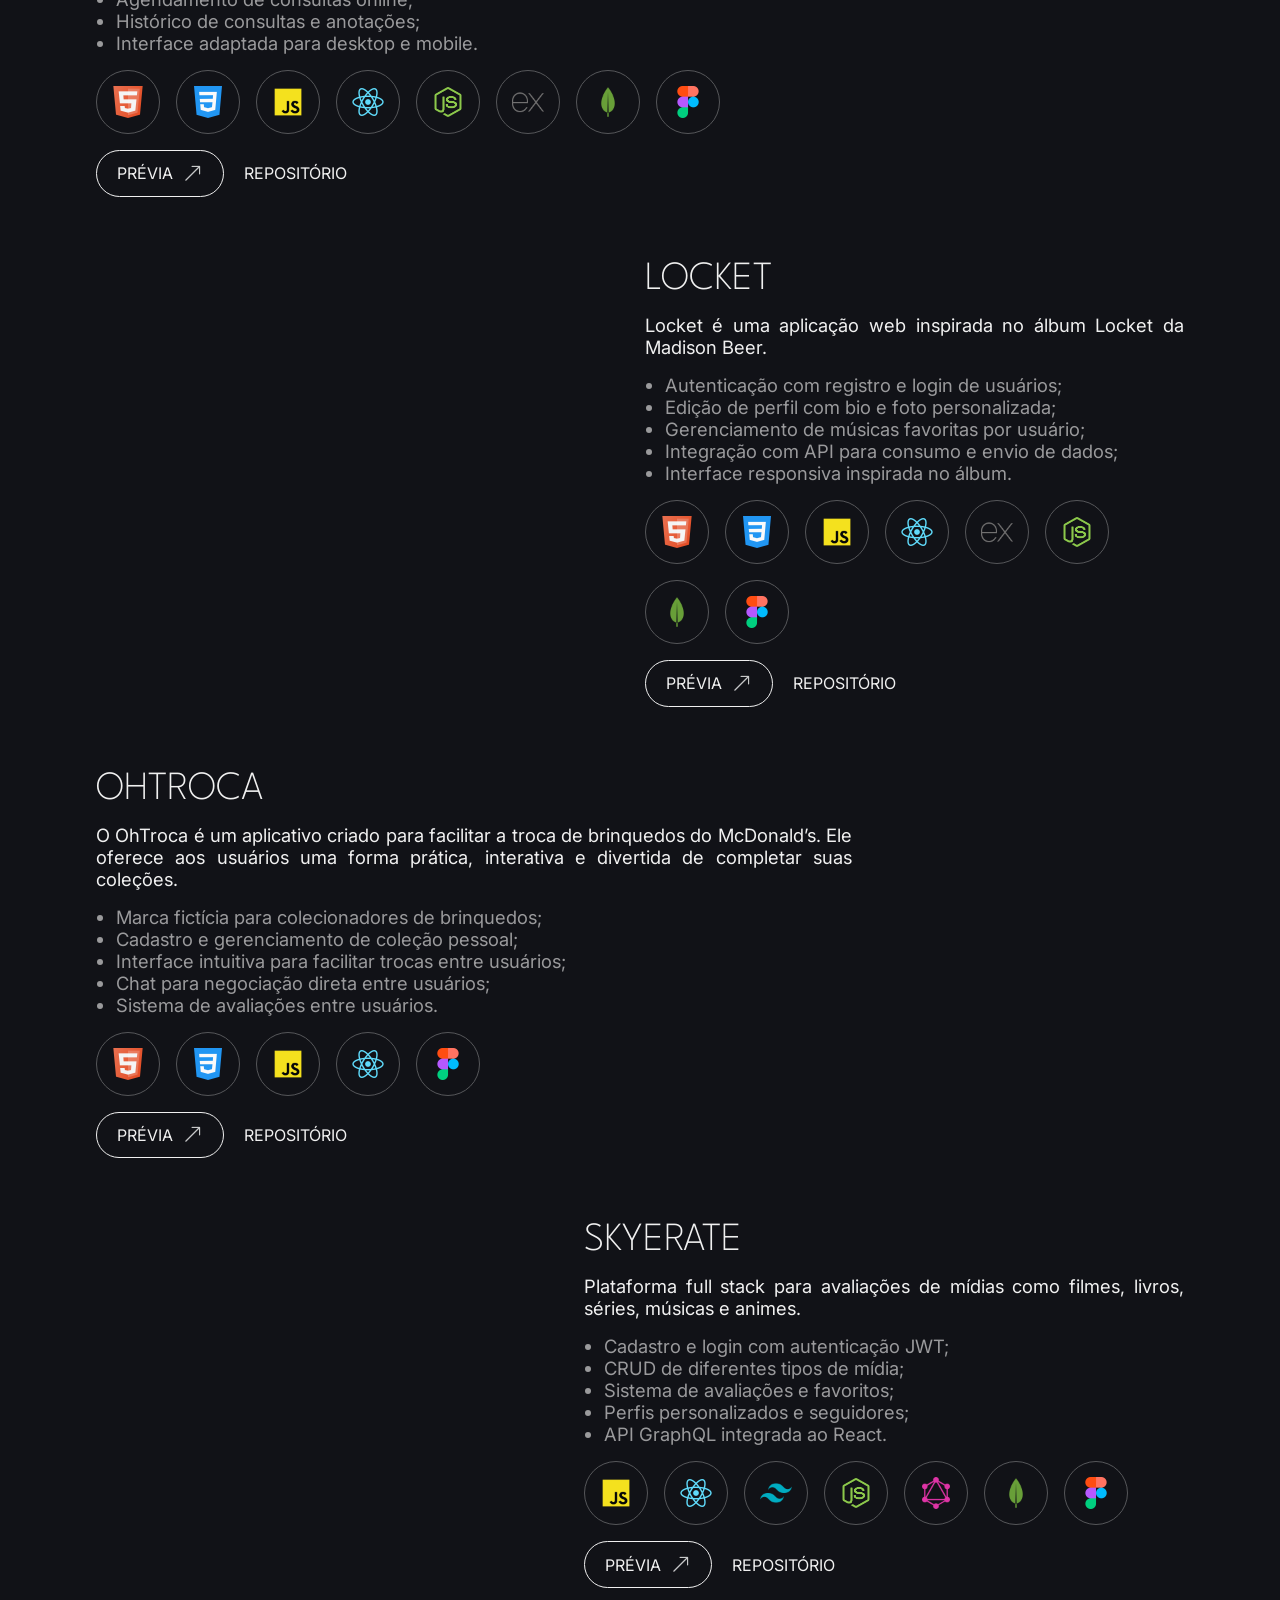
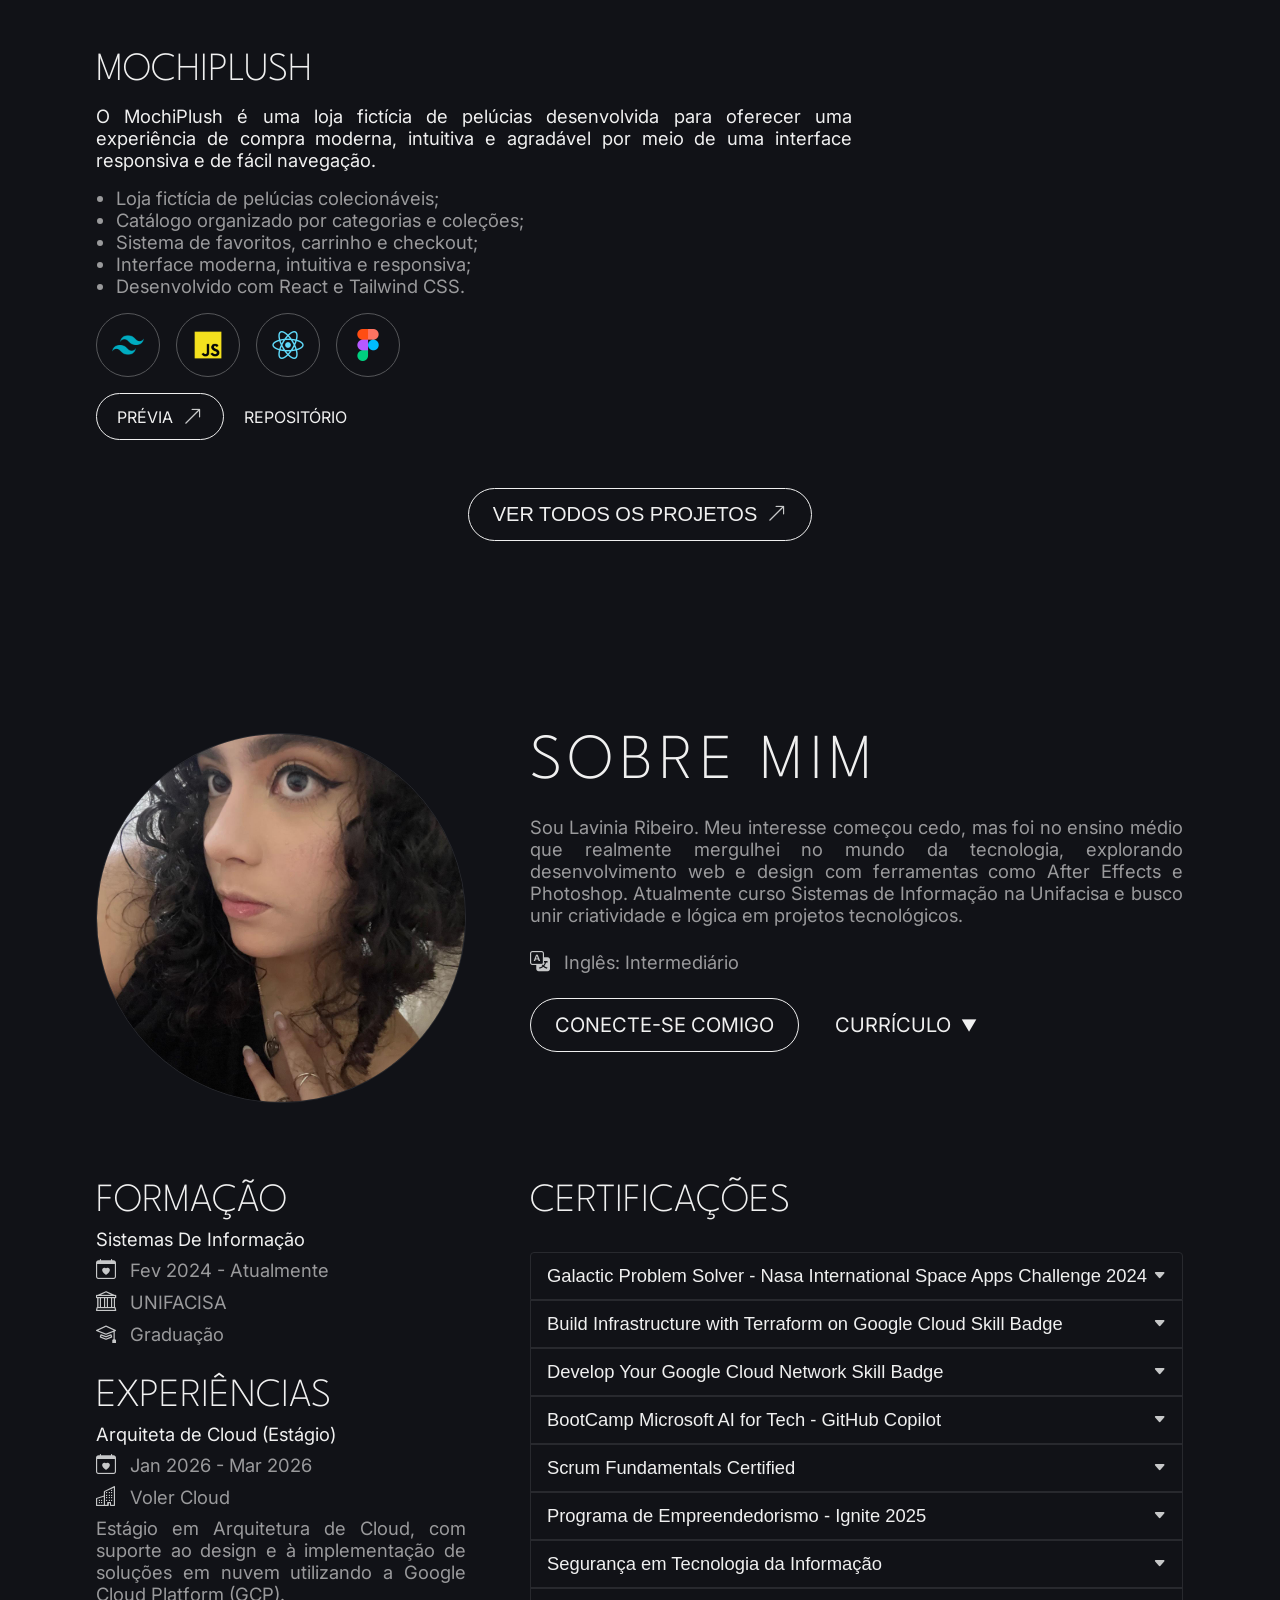
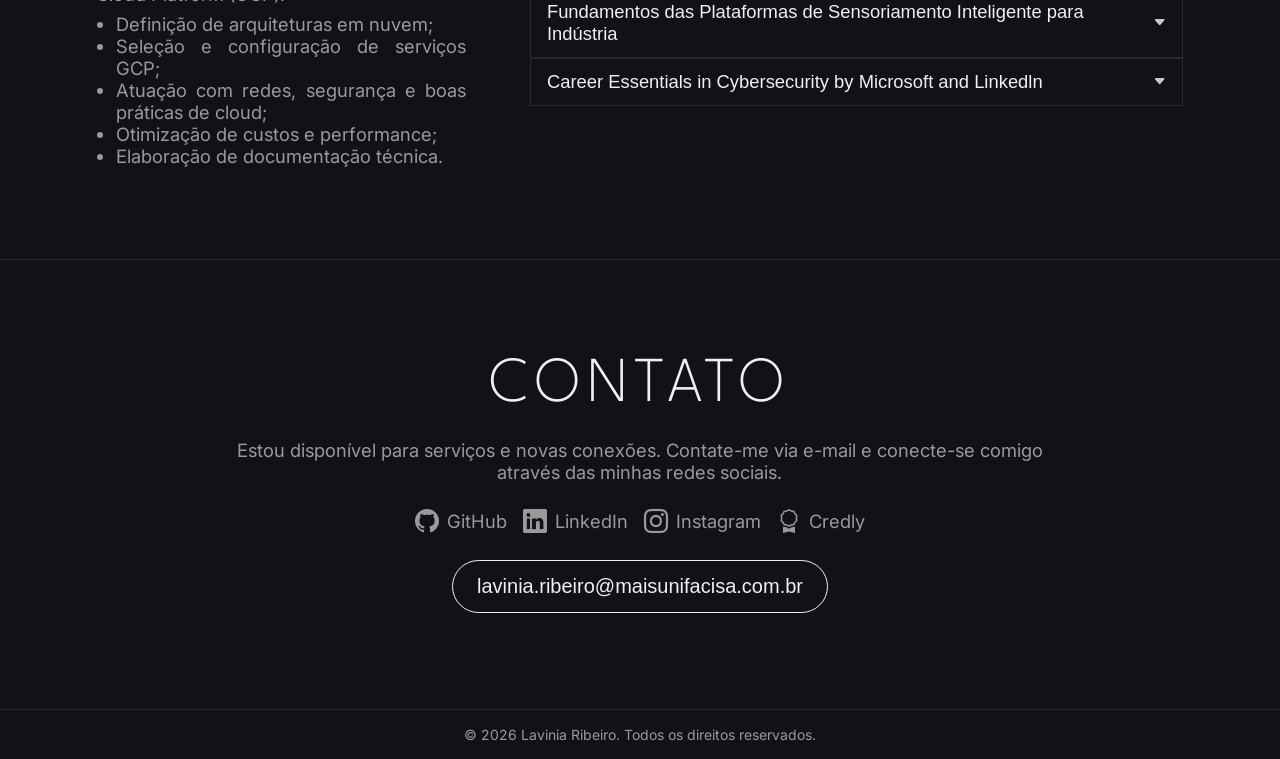
==== commit c86c4ed2: ":p" ====
--- a/index.html
+++ b/index.html
@@ -405,6 +405,52 @@
           </div>
         </div>
       </div>
+      <div class="projects__card card--reverse" id="card-ohtroca">
+        <video class="card__cover" autoplay muted loop playsinline>
+          <source src="assets/videos/mochiplush.mp4" type="video/mp4">
+          Seu navegador não suporta vídeo.
+        </video>
+        <div class="card__body">
+          <h3 class="card__title">MochiPlush</h3>
+          <p class="card__description">
+            O MochiPlush é uma loja fictícia de pelúcias desenvolvida para oferecer uma experiência de compra moderna,
+            intuitiva e agradável por meio de uma interface responsiva e de fácil navegação.
+          </p>
+
+          <ul class="card__list">
+            <li class="card__item">Loja fictícia de pelúcias colecionáveis;</li>
+            <li class="card__item">Catálogo organizado por categorias e coleções;</li>
+            <li class="card__item">Sistema de favoritos, carrinho e checkout;</li>
+            <li class="card__item">Interface moderna, intuitiva e responsiva;</li>
+            <li class="card__item">Desenvolvido com React e Tailwind CSS.</li>
+          </ul>
+
+          <ul class="technologies__list">
+            <li class="technologies__item">
+              <img class="technologies__logo" src="assets/images/technologies/tailwind.png" alt="Logo Tailwind CSS">
+            </li>
+            <li class="technologies__item">
+              <img class="technologies__logo" src="assets/images/technologies/javascript.png" alt="Logo Javascript">
+            </li>
+            <li class="technologies__item">
+              <img class="technologies__logo" src="assets/images/technologies/react.png" alt="Logo React">
+            </li>
+            <li class="technologies__item">
+              <img class="technologies__logo" src="assets/images/technologies/figma.png" alt="Logo Figma">
+            </li>
+
+          </ul>
+          <div class="card__buttons">
+            <a href="https://youtu.be/pskhIMdbCp0?si=5nvMRG8iZUCY9p2l" target="_blank" class="btn btn--primary">
+              <span>Prévia</span>
+              <i class="bi bi-arrow-up-right"></i>
+            </a>
+            <a href="https://github.com/scriptlver/mochiplush-frontend" target="_blank" class="btn">
+              <span>Repositório</span>
+            </a>
+          </div>
+        </div>
+      </div>
     </div>
     </div>
     <a href="https://github.com/scriptlver/" target="_blank">
@@ -431,26 +477,24 @@
         </div>
         <div class="description__buttons">
 
-  <a href="https://www.linkedin.com/in/lavinia-d-289973308/"
-     target="_blank"
-     class="btn btn--primary">
-    <span>CONECTE-SE COMIGO</span>
-  </a>
-
-  <div class="dropdown">
-    <button type="button" class="btn dropdown-btn">
-      <span>CURRÍCULO</span> ▼
-    </button>
-
-    <div class="dropdown-menu">
-      <a href="assets/pdf/curriculo.pdf" target="_blank">PT-BR</a>
-      <a href="assets/pdf/resume.pdf" target="_blank">EN</a>
-    </div>
-  </div>
-
-</div>
+          <a href="https://www.linkedin.com/in/lavinia-d-289973308/" target="_blank" class="btn btn--primary">
+            <span>CONECTE-SE COMIGO</span>
+          </a>
+
+          <div class="dropdown">
+            <button type="button" class="btn dropdown-btn">
+              <span>CURRÍCULO</span> ▼
+            </button>
+
+            <div class="dropdown-menu">
+              <a href="assets/pdf/curriculo.pdf" target="_blank">PT-BR</a>
+              <a href="assets/pdf/resume.pdf" target="_blank">EN</a>
+            </div>
+          </div>
+
         </div>
       </div>
+    </div>
     </div>
     <div class="about__content2">
       <div class="col1">
@@ -471,15 +515,17 @@
           </div>
         </div>
 
+
         <div class="row2">
           <h3>Experiências</h3>
 
-          <h4>Arquiteta de Cloud</h4>
+          <h4>Arquiteta de Cloud (Estágio)</h4>
 
           <div class="about__icons">
             <i class="bi bi-calendar-heart"></i>
             <span>Jan 2026 - Mar 2026</span>
           </div>
+
           <div class="about__icons">
             <i class="bi bi-buildings"></i>
             <span>Voler Cloud</span>
@@ -497,7 +543,10 @@
             <li class="about__item">Otimização de custos e performance;</li>
             <li class="about__item">Elaboração de documentação técnica.</li>
           </ul>
-        </div>
+
+          <br>
+        </div>
+
       </div>
       <div class="col2">
         <h3>Certificações</h3>
--- a/assets/css/styles.css
+++ b/assets/css/styles.css
@@ -219,7 +219,7 @@
 
 .menu--social {
   gap: 1rem;
-  flex-wrap: wrap;        
+  flex-wrap: wrap;
   justify-content: center;
 }
 
@@ -389,7 +389,7 @@
 }
 
 .dropdown-menu {
-  display: none; 
+  display: none;
   position: absolute;
   top: 110%;
   left: 0;
@@ -690,47 +690,47 @@
     text-align: left;
   }
 
-.description__buttons {
-  display: flex;
-  gap: 12px;
-  justify-content: flex-start;
-  align-items: center;
-  flex-wrap: wrap;
-}
-
-.dropdown {
-  position: relative;
-}
-
-.dropdown-btn {
-  cursor: pointer;
-  font: inherit;
-}
-
-.dropdown-menu {
-  display: none;
-  position: absolute;
-  top: 110%;
-  left: 0;
-  background: #111;
-  border: 1px solid #333;
-  border-radius: 10px;
-  min-width: 140px;
-  overflow: hidden;
-  z-index: 1000;
-}
-
-.dropdown-menu a {
-  display: block;
-  padding: 10px;
-  color: white;
-  text-decoration: none;
-  font: inherit;
-}
-
-.dropdown-menu a:hover {
-  background: #222;
-}
+  .description__buttons {
+    display: flex;
+    gap: 12px;
+    justify-content: flex-start;
+    align-items: center;
+    flex-wrap: wrap;
+  }
+
+  .dropdown {
+    position: relative;
+  }
+
+  .dropdown-btn {
+    cursor: pointer;
+    font: inherit;
+  }
+
+  .dropdown-menu {
+    display: none;
+    position: absolute;
+    top: 110%;
+    left: 0;
+    background: #111;
+    border: 1px solid #333;
+    border-radius: 10px;
+    min-width: 140px;
+    overflow: hidden;
+    z-index: 1000;
+  }
+
+  .dropdown-menu a {
+    display: block;
+    padding: 10px;
+    color: white;
+    text-decoration: none;
+    font: inherit;
+  }
+
+  .dropdown-menu a:hover {
+    background: #222;
+  }
 
 }
 
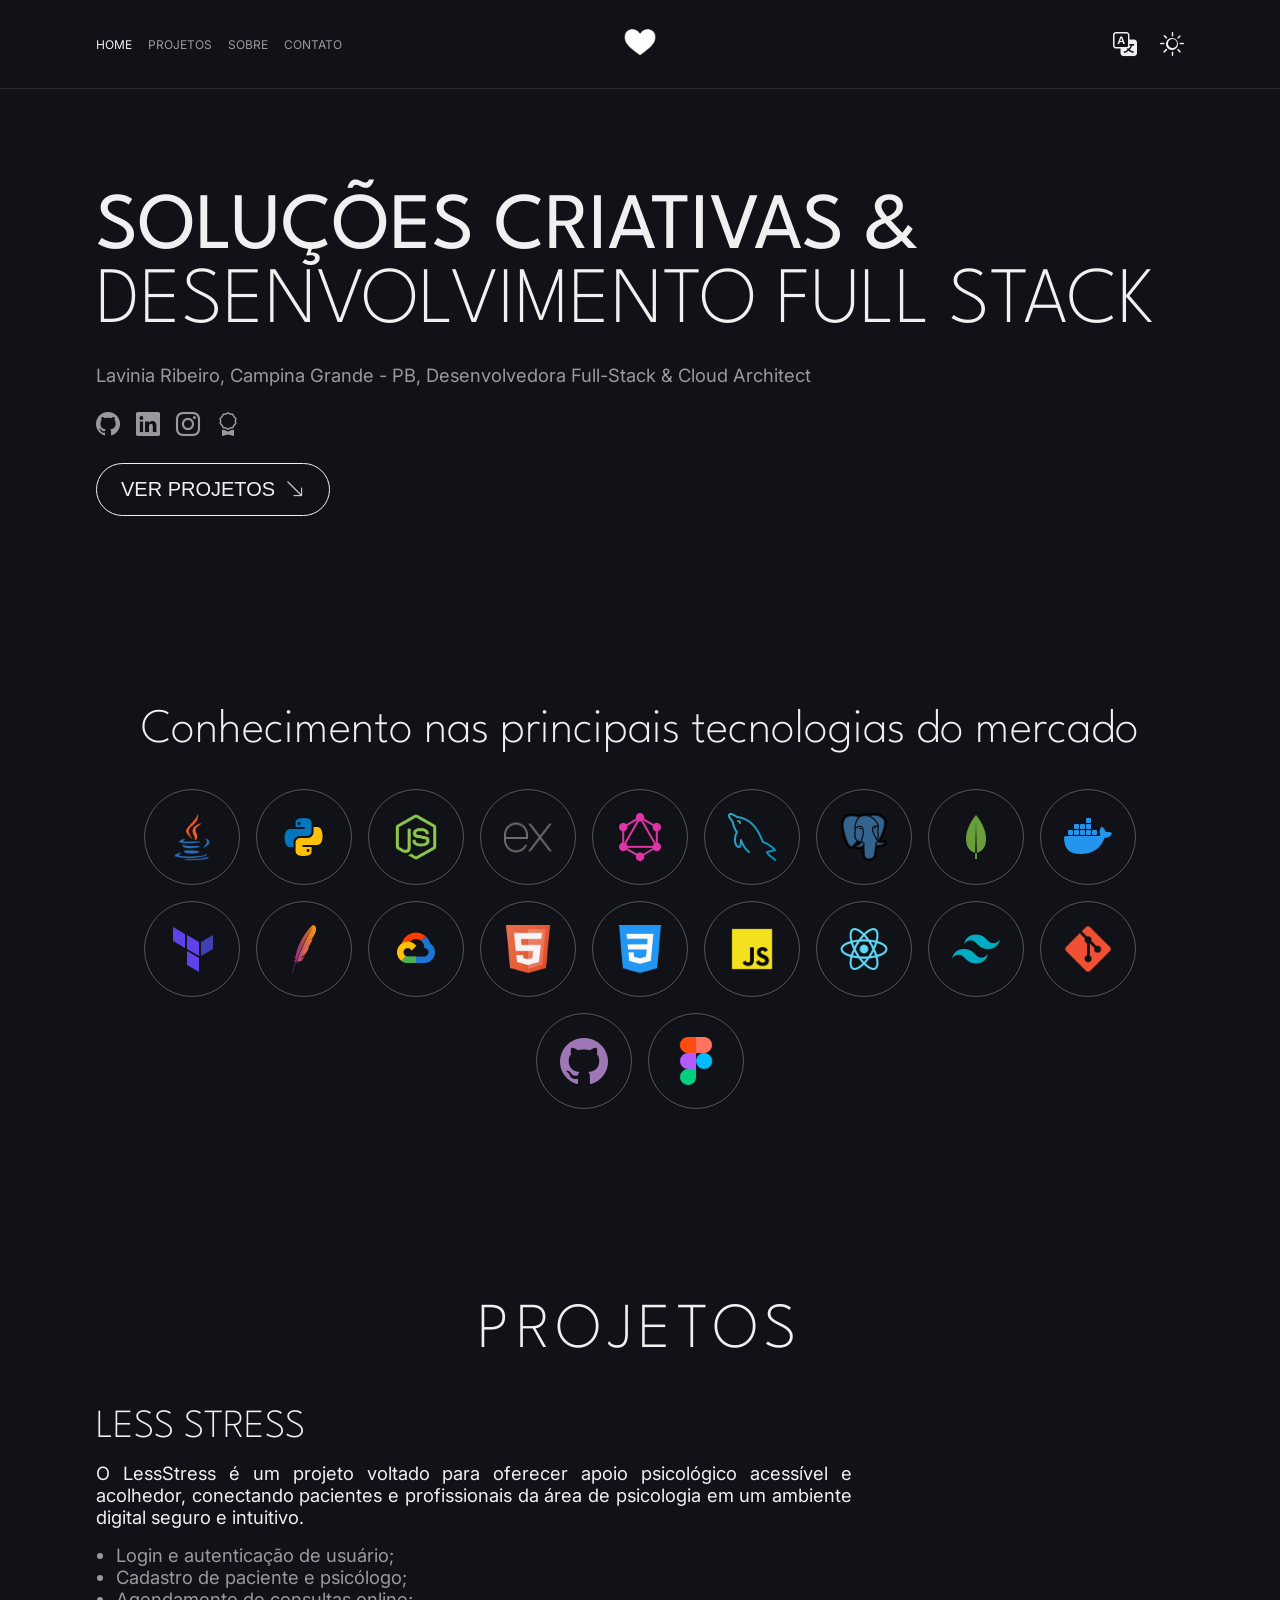
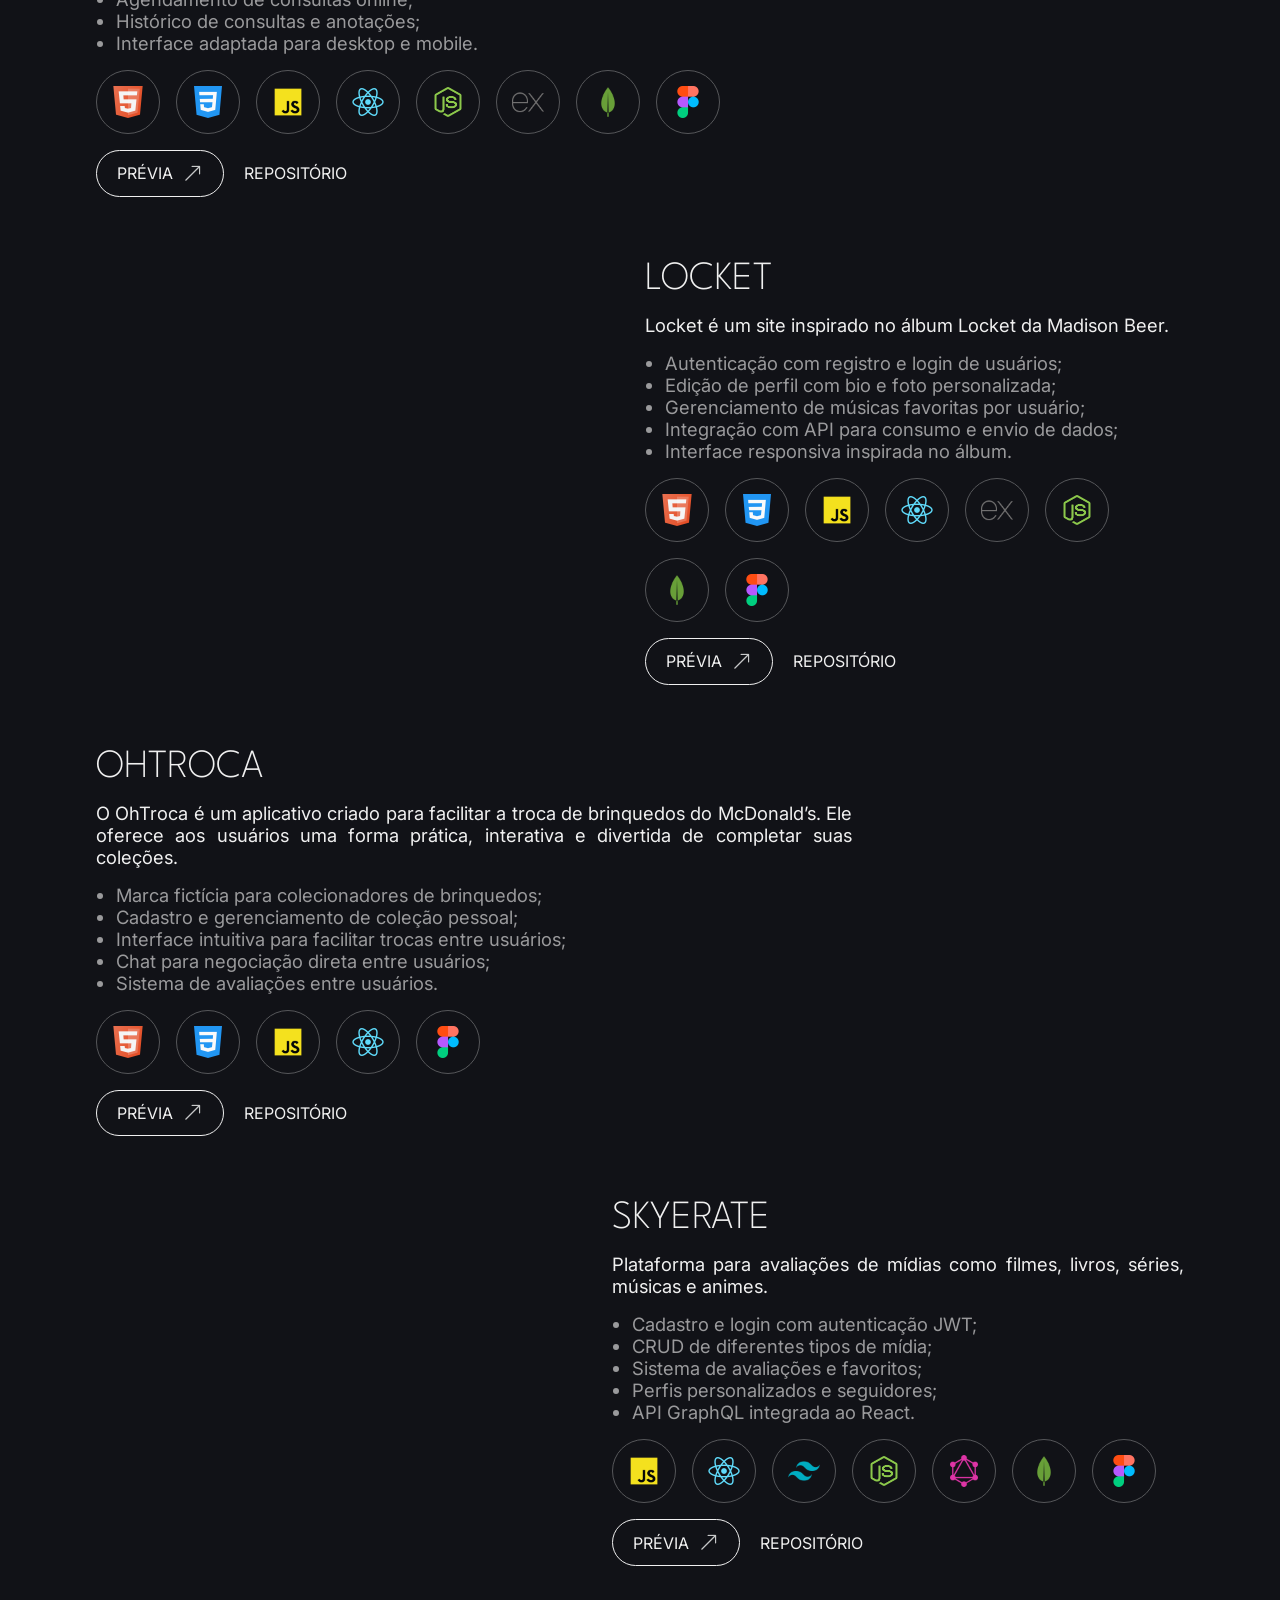
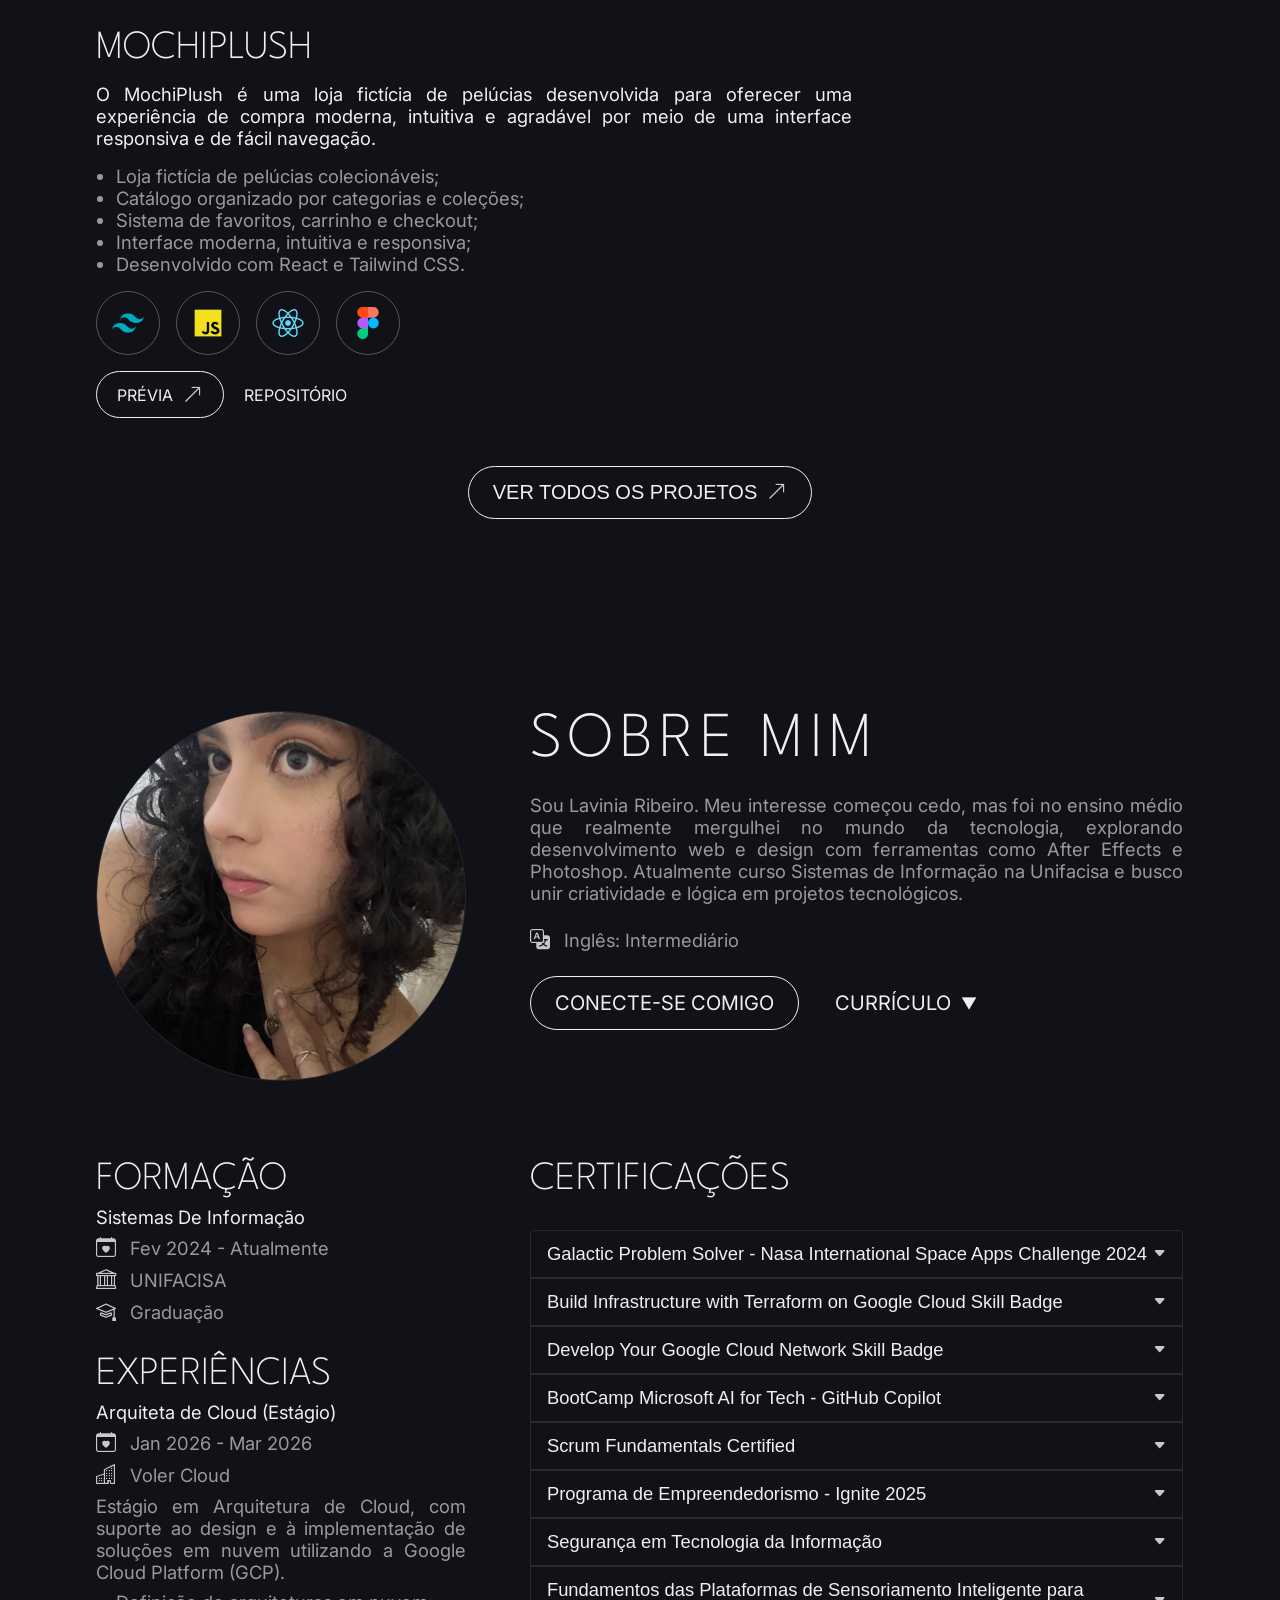
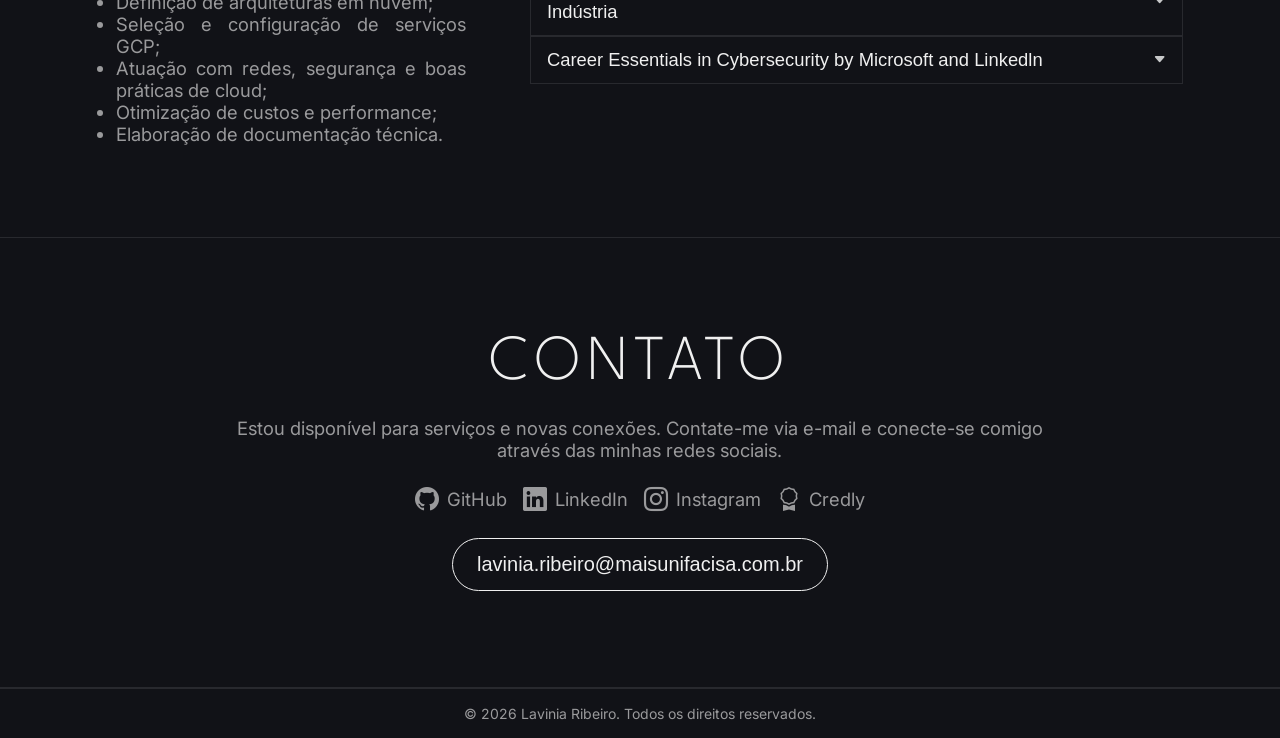
==== commit eff3db8c: "wtp - ajustes tela nova" ====
--- a/index.html
+++ b/index.html
@@ -254,7 +254,7 @@
         </video>
         <div class="card__body">
           <h3 class="card__title">Locket</h3>
-          <p class="card__description">Locket é uma aplicação web inspirada no álbum Locket da Madison Beer.</p>
+          <p class="card__description">Locket é um site inspirado no álbum Locket da Madison Beer.</p>
           <ul class="card__list">
             <li class="card__item">Autenticação com registro e login de usuários;</li>
             <li class="card__item">Edição de perfil com bio e foto personalizada;</li>
@@ -356,7 +356,7 @@
           <h3 class="card__title">Skyerate</h3>
 
           <p class="card__description">
-            Plataforma full stack para avaliações de mídias como filmes, livros, séries, músicas e animes.
+            Plataforma para avaliações de mídias como filmes, livros, séries, músicas e animes.
           </p>
 
           <ul class="card__list">
@@ -453,12 +453,12 @@
       </div>
     </div>
     </div>
-    <a href="https://github.com/scriptlver/" target="_blank">
-      <button class="btn btn--primary">
-        <span>Ver Todos os Projetos</span>
-        <i class="bi bi-arrow-up-right"></i>
-      </button>
-    </a>
+    <a href="assets/pages/projects.html">
+  <button class="btn btn--primary">
+    <span>Ver Todos os Projetos</span>
+    <i class="bi bi-arrow-up-right"></i>
+  </button>
+</a>
     </div>
   </section>
 
--- a/assets/css/styles.css
+++ b/assets/css/styles.css
@@ -325,7 +325,6 @@
   flex-direction: column;
   gap: 3rem;
   margin-top: 1px;
-  /* mudar aq dps se a distancia estiver mtt perto**/
 }
 
 .projects__container {
@@ -378,7 +377,6 @@
   justify-content: center;
 }
 
-/* --- CÓDIGO DO DROPDOWN (FORA DOS MEDIAS) --- */
 .dropdown {
   position: relative;
 }
@@ -568,7 +566,8 @@
 }
 
 footer {
-  margin-bottom: 5rem;
+  margin-bottom: 4px;
+  border-top: 1px solid var(--primary-border-color);
 }
 
 footer p {
@@ -789,7 +788,11 @@
 }
 
 @media (min-width: 1400px) {
-  h1 {
+  .header {
+    padding: 1rem 8rem;
+  }
+
+   h1 {
     font-size: 6.25rem;
   }
 
@@ -801,17 +804,7 @@
     font-size: 3.25rem;
   }
 
-  .header {
-    padding: 1rem 15rem;
-  }
-
   main {
-    padding: 12rem 15rem 2rem;
-  }
-
-  .technologies,
-  .projects,
-  .about {
-    padding: 10rem 15rem 4rem;
+    padding: 12rem 8rem 2rem;
   }
 }
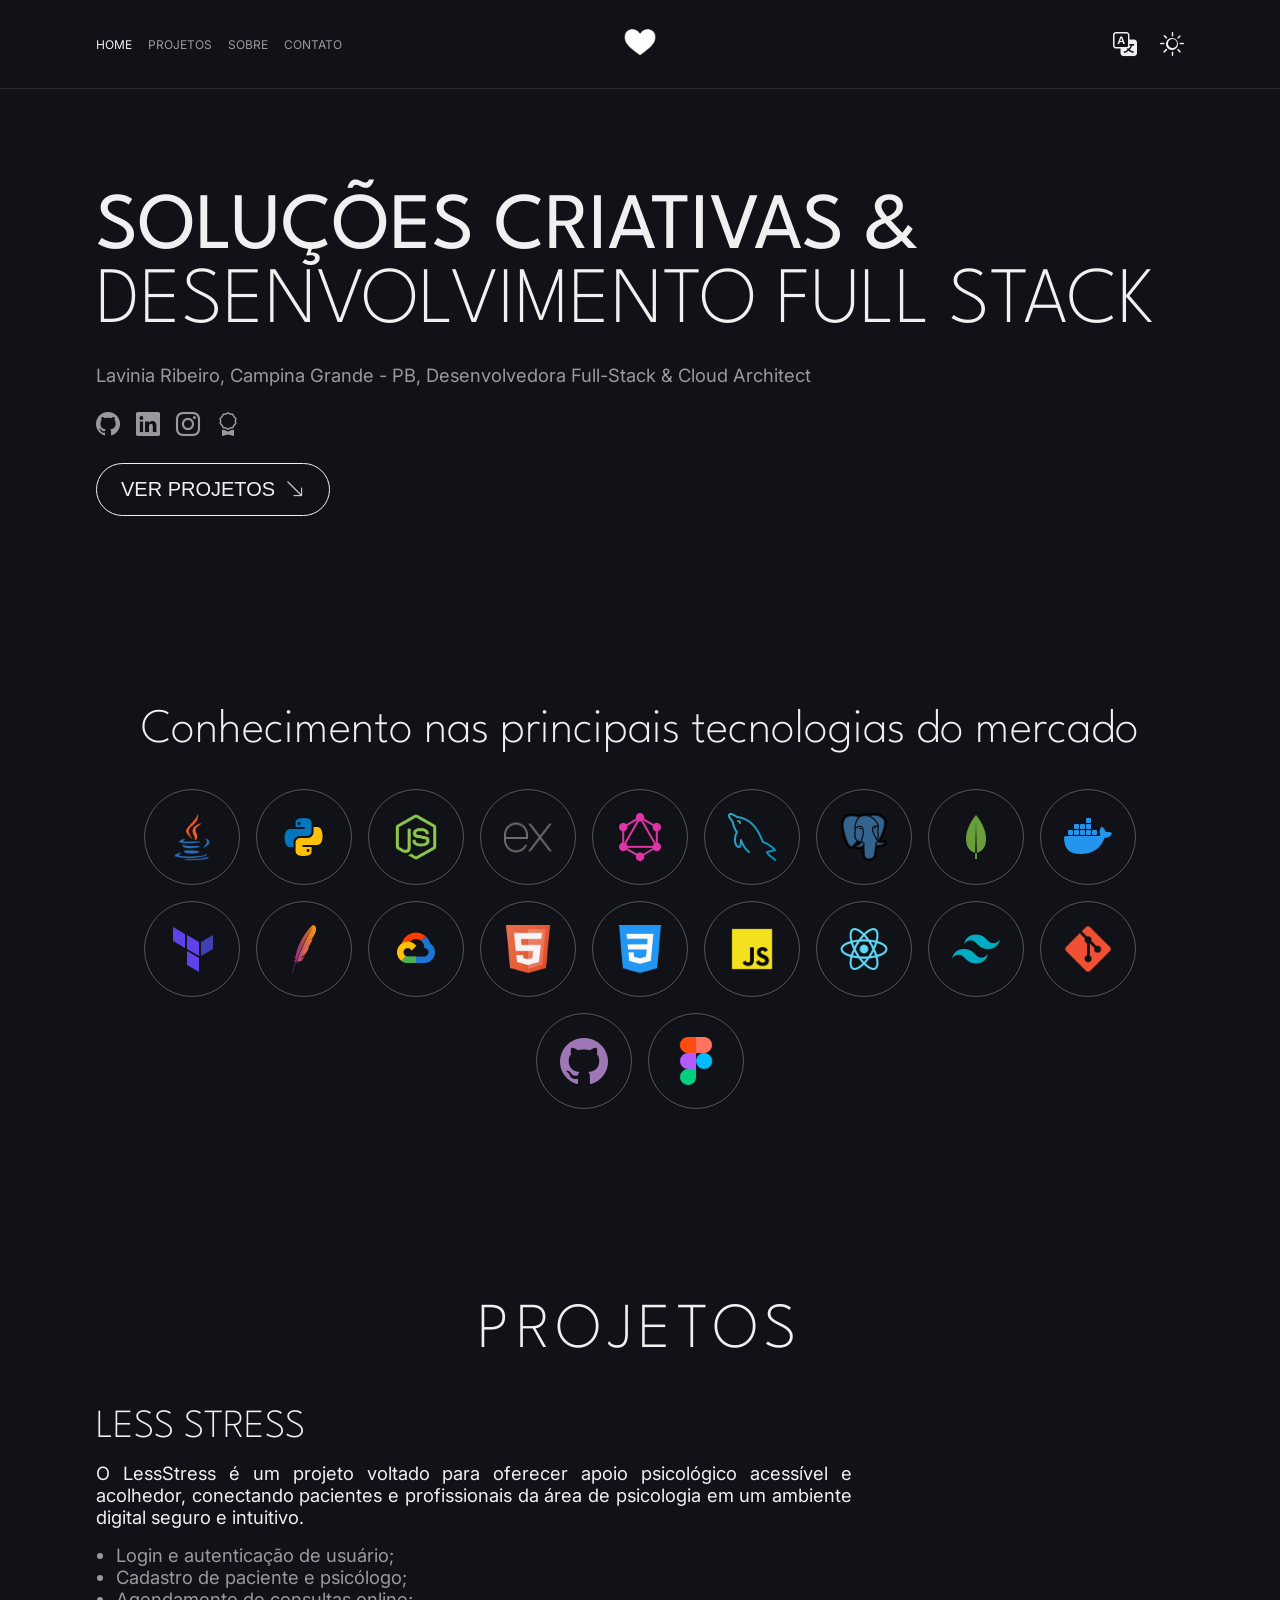
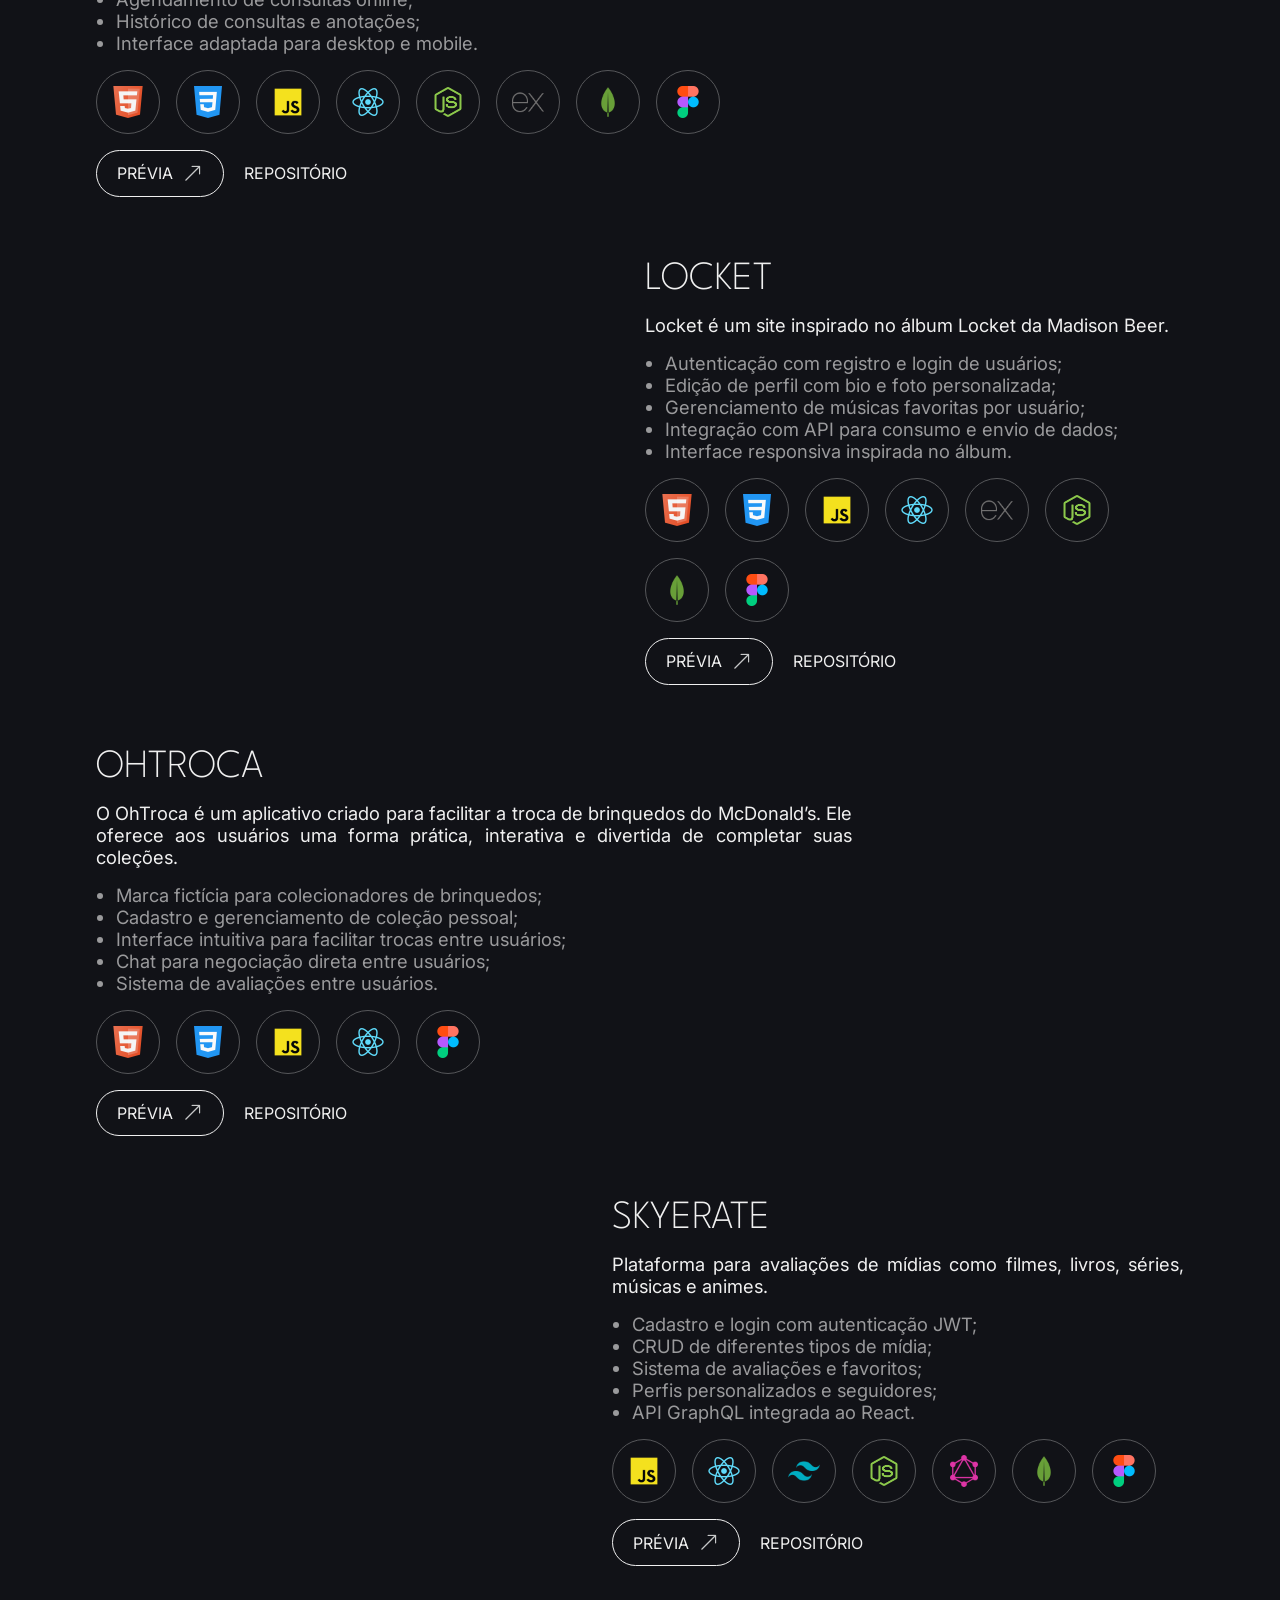
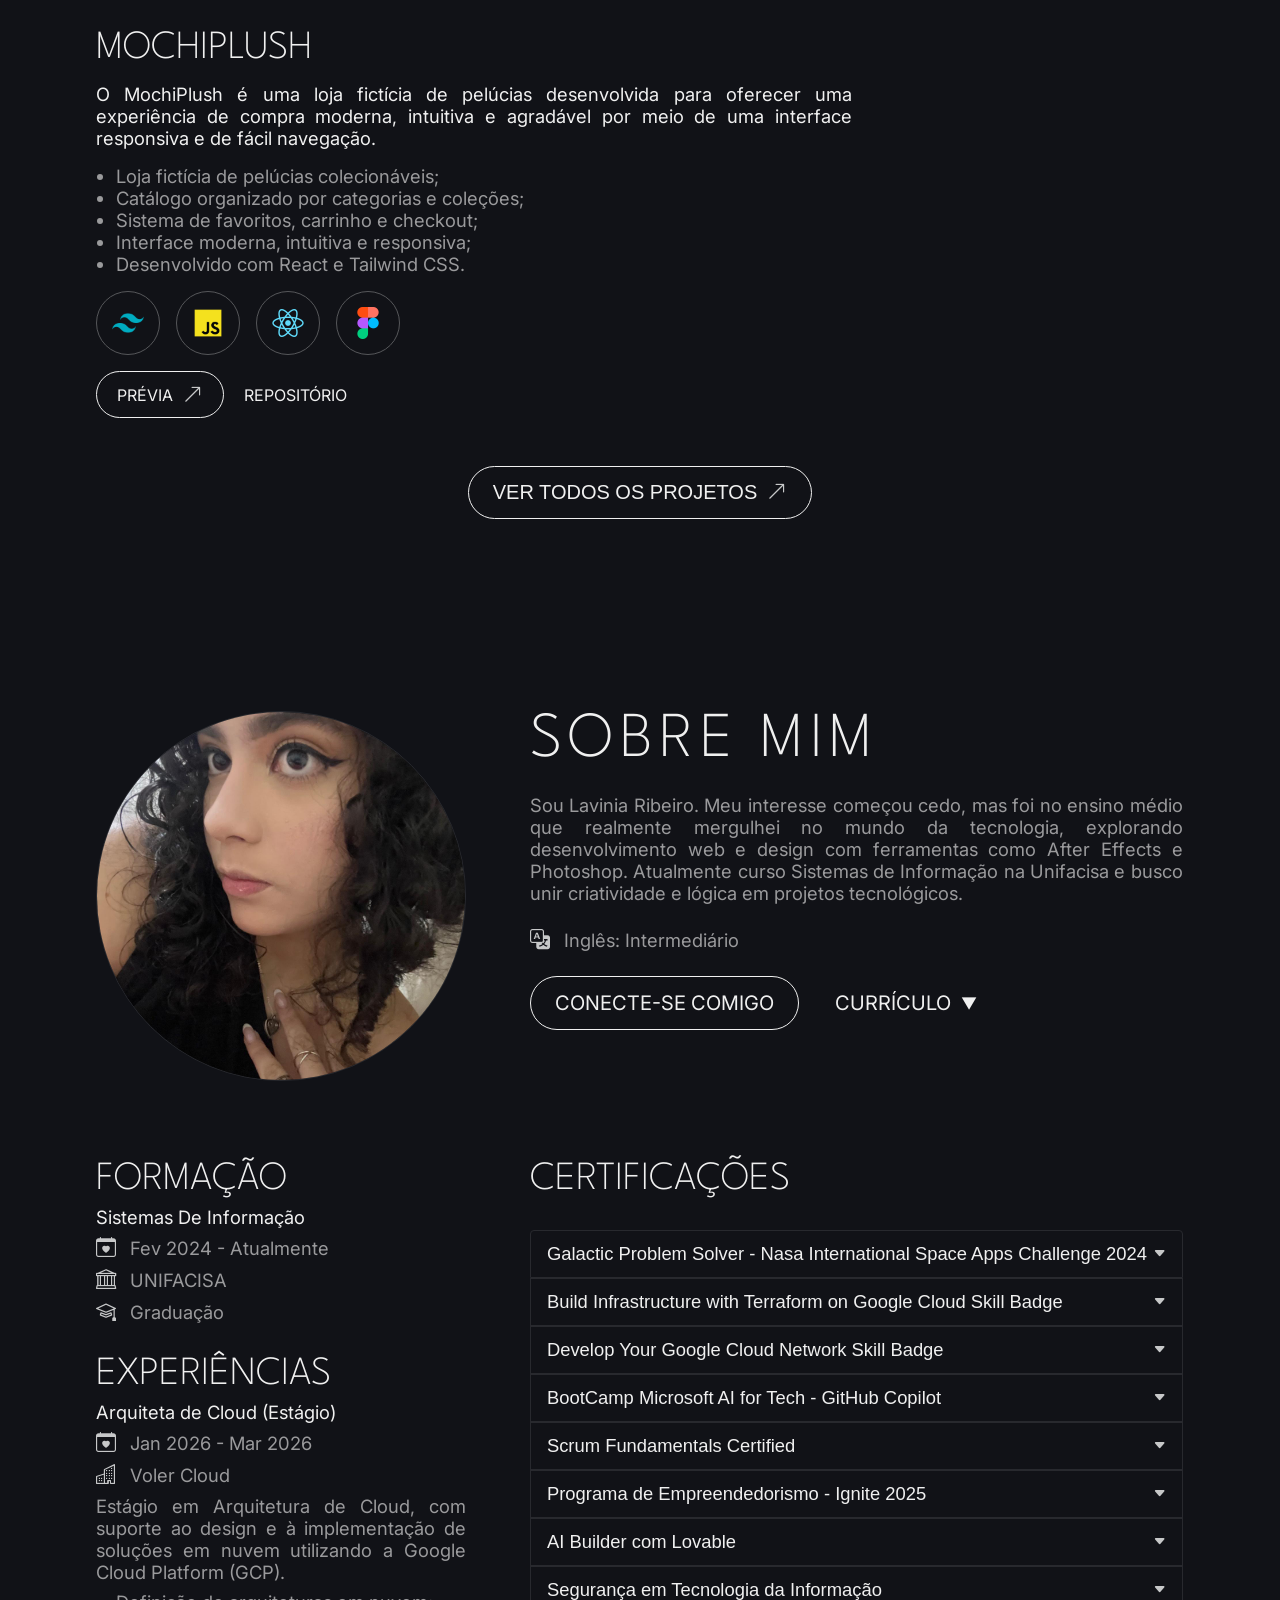
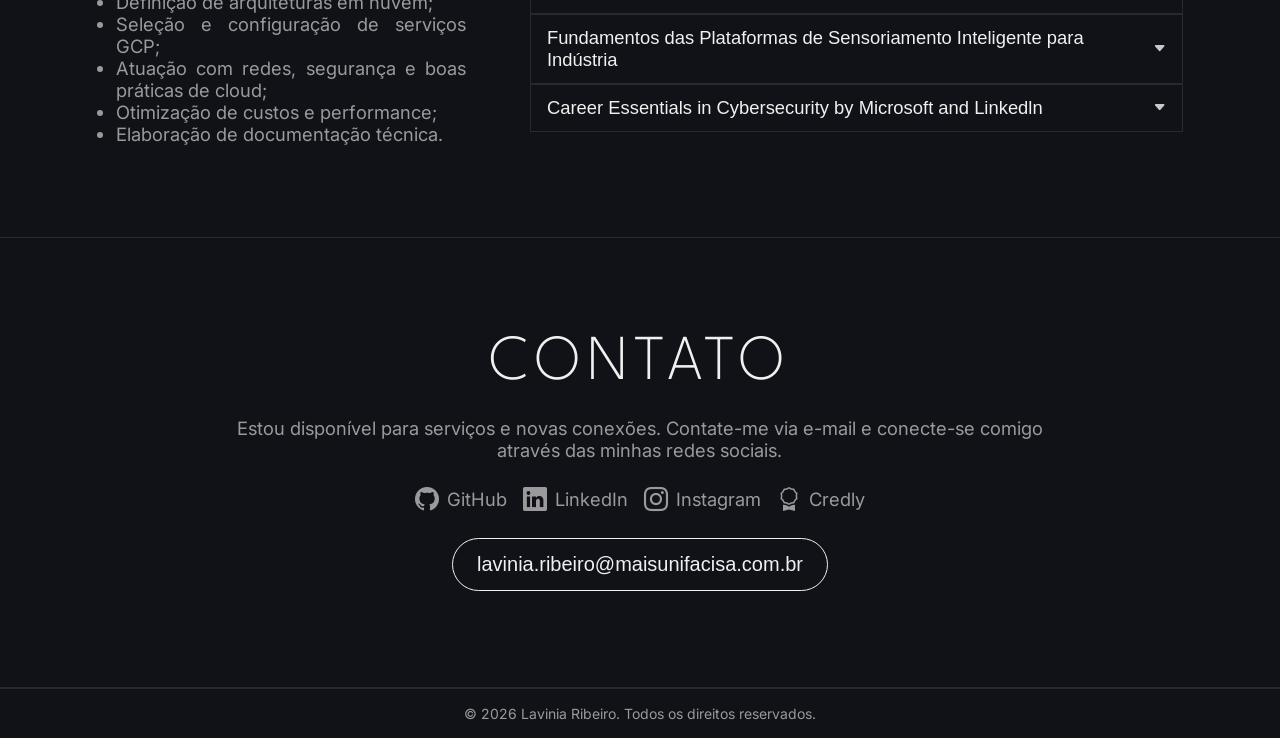
==== commit fc4a988c: "lovable :)" ====
--- a/index.html
+++ b/index.html
@@ -619,6 +619,17 @@
 
           <div class="accordion__item">
             <button class="accordion__header">
+              <span>AI Builder com Lovable</span>
+              <i class="bi bi-caret-down-fill"></i>
+            </button>
+            <div class="accordion__body">
+              <img src="assets/images/certifications/ai-builder.jpg" alt="AI Builder com Lovable"
+                style="max-width:100%; border-radius:5px;">
+            </div>
+          </div>
+
+          <div class="accordion__item">
+            <button class="accordion__header">
               <span>Segurança em Tecnologia da Informação</span>
               <i class="bi bi-caret-down-fill"></i>
             </button>
--- a/assets/css/styles.css
+++ b/assets/css/styles.css
@@ -788,11 +788,12 @@
 }
 
 @media (min-width: 1400px) {
+
   .header {
     padding: 1rem 8rem;
   }
 
-   h1 {
+  h1 {
     font-size: 6.25rem;
   }
 
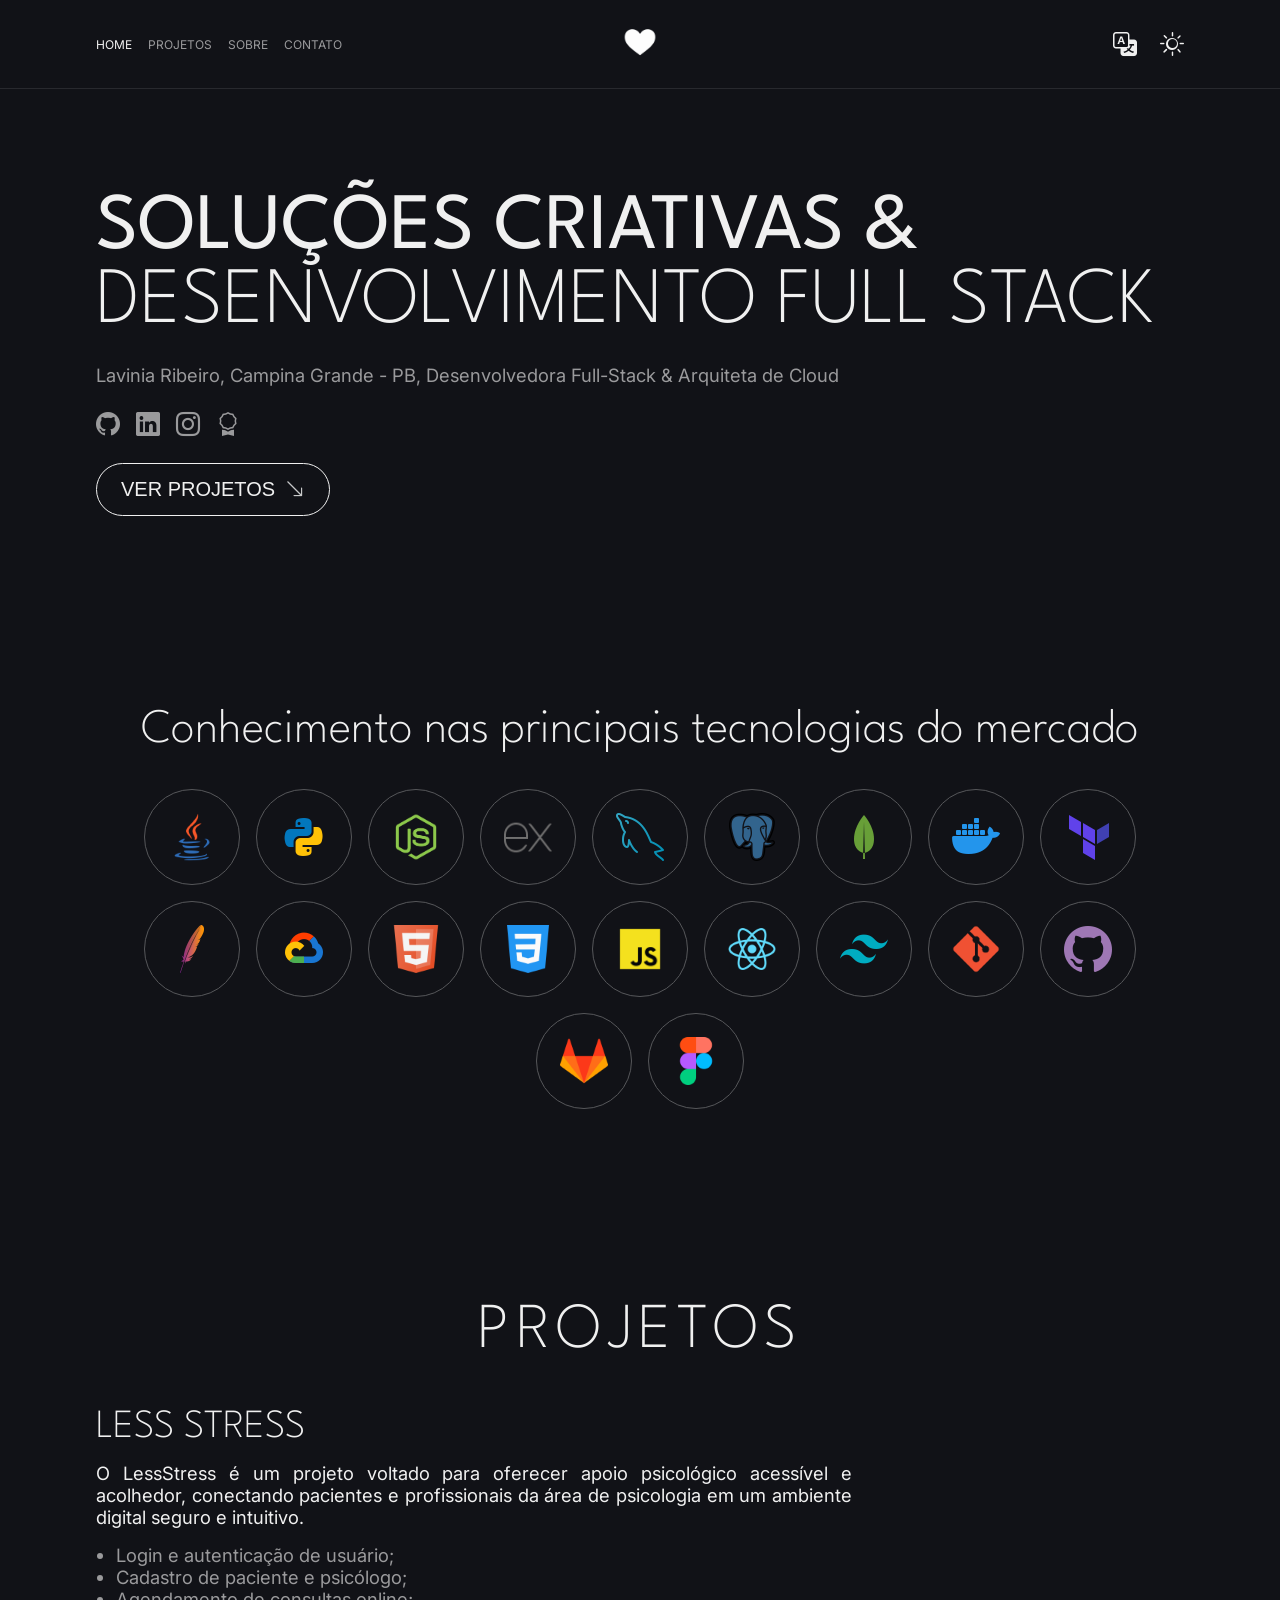
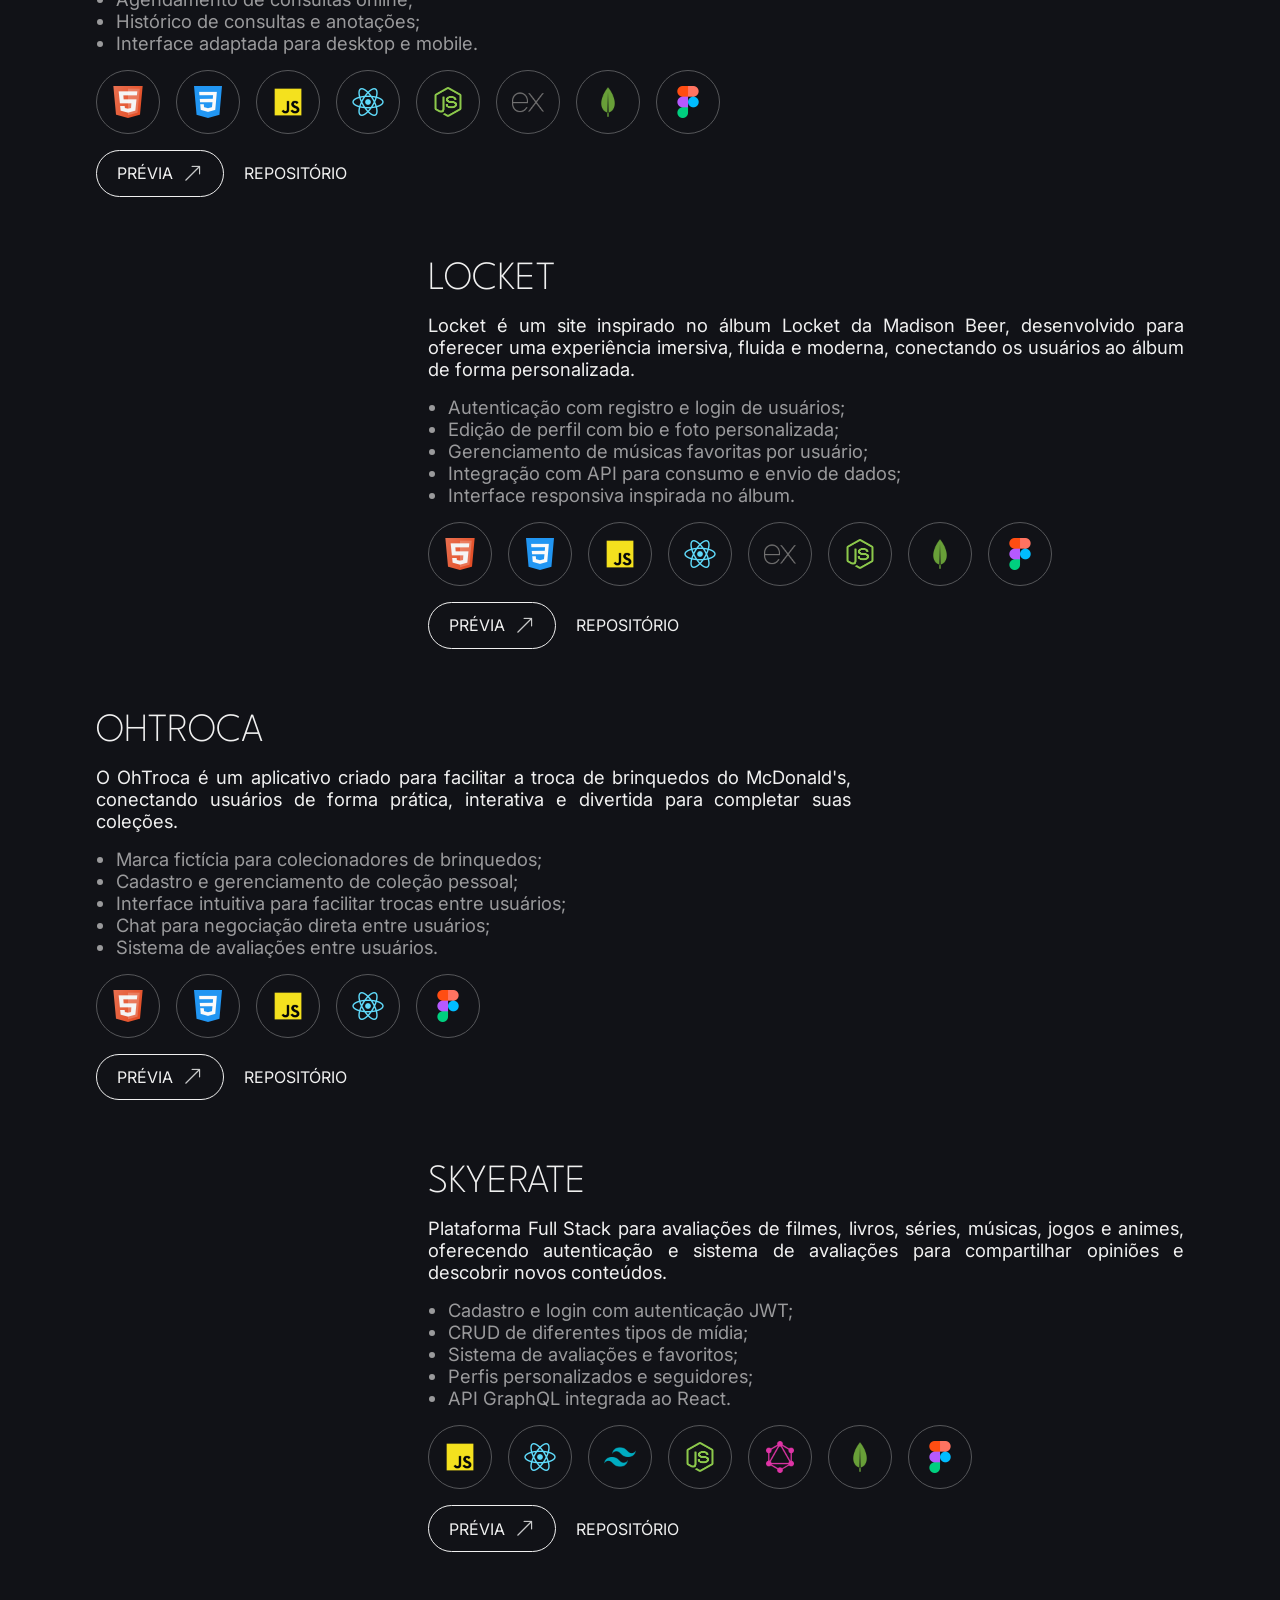
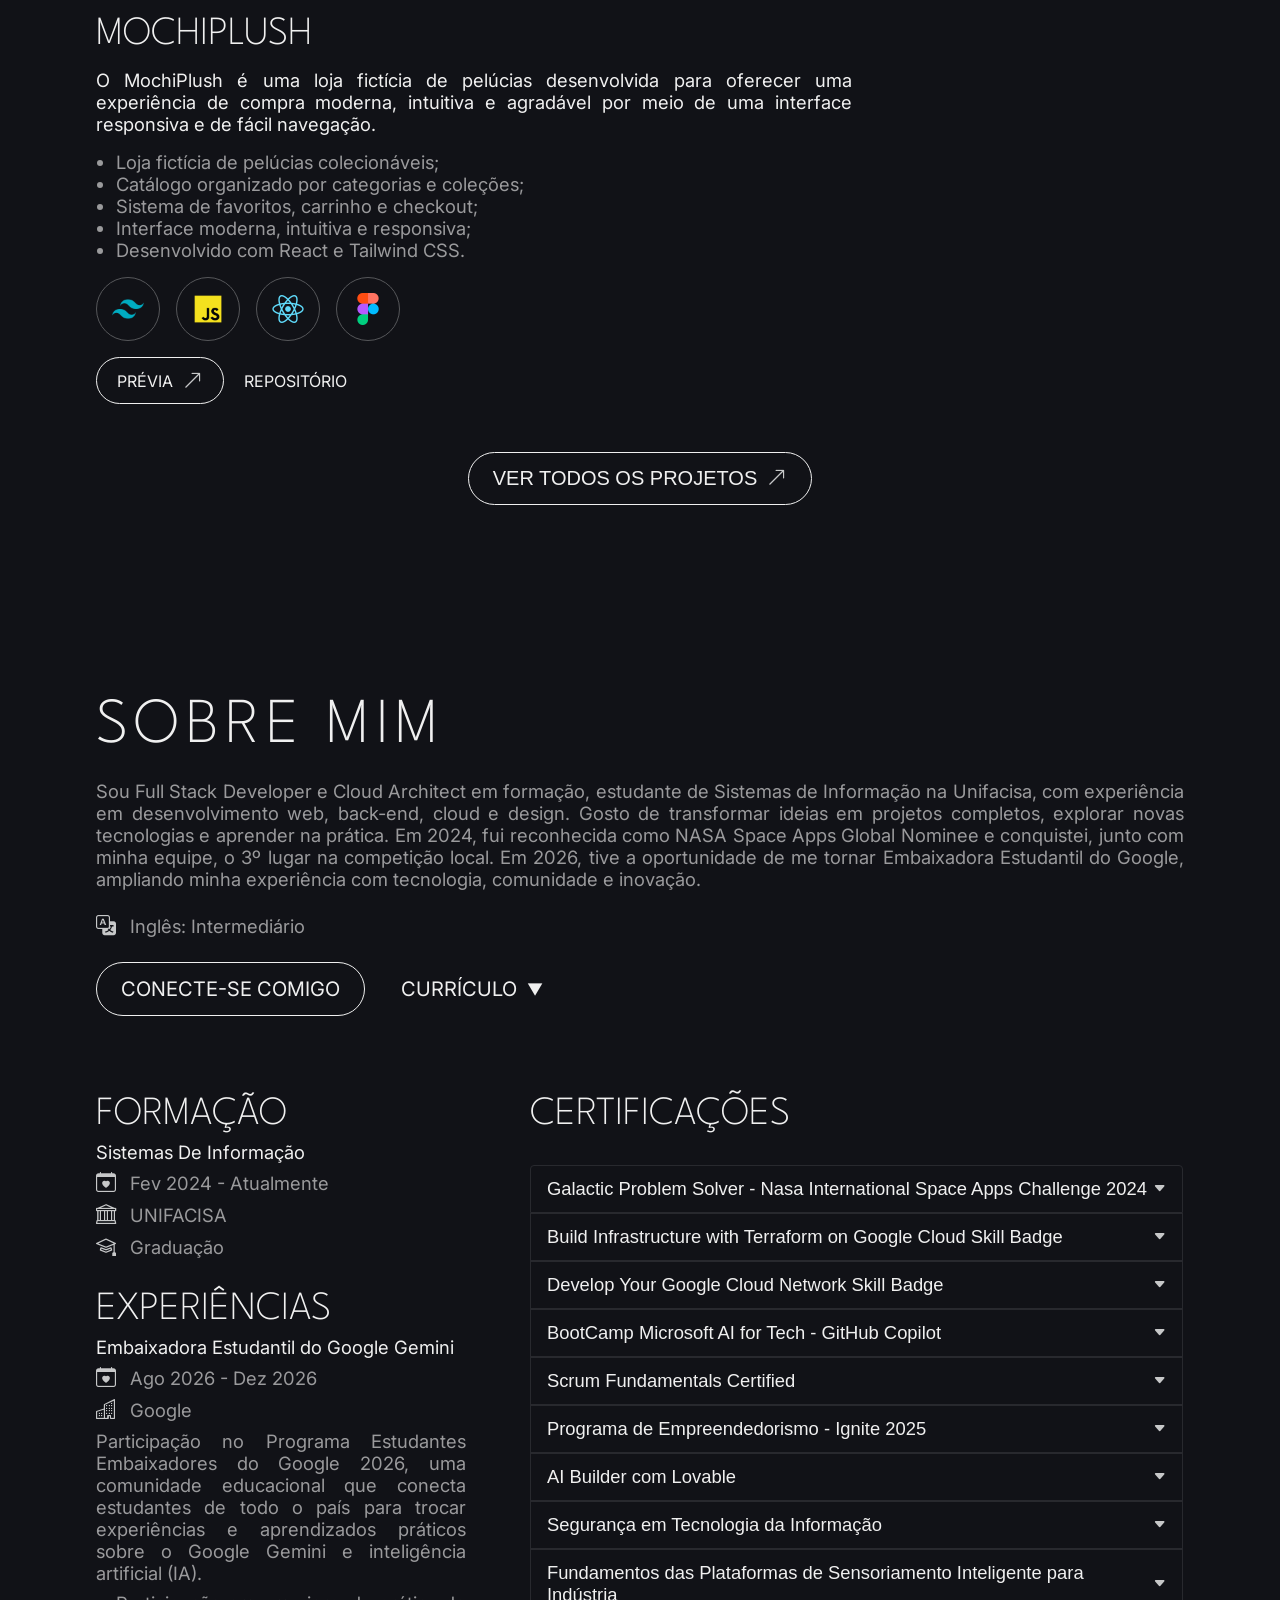
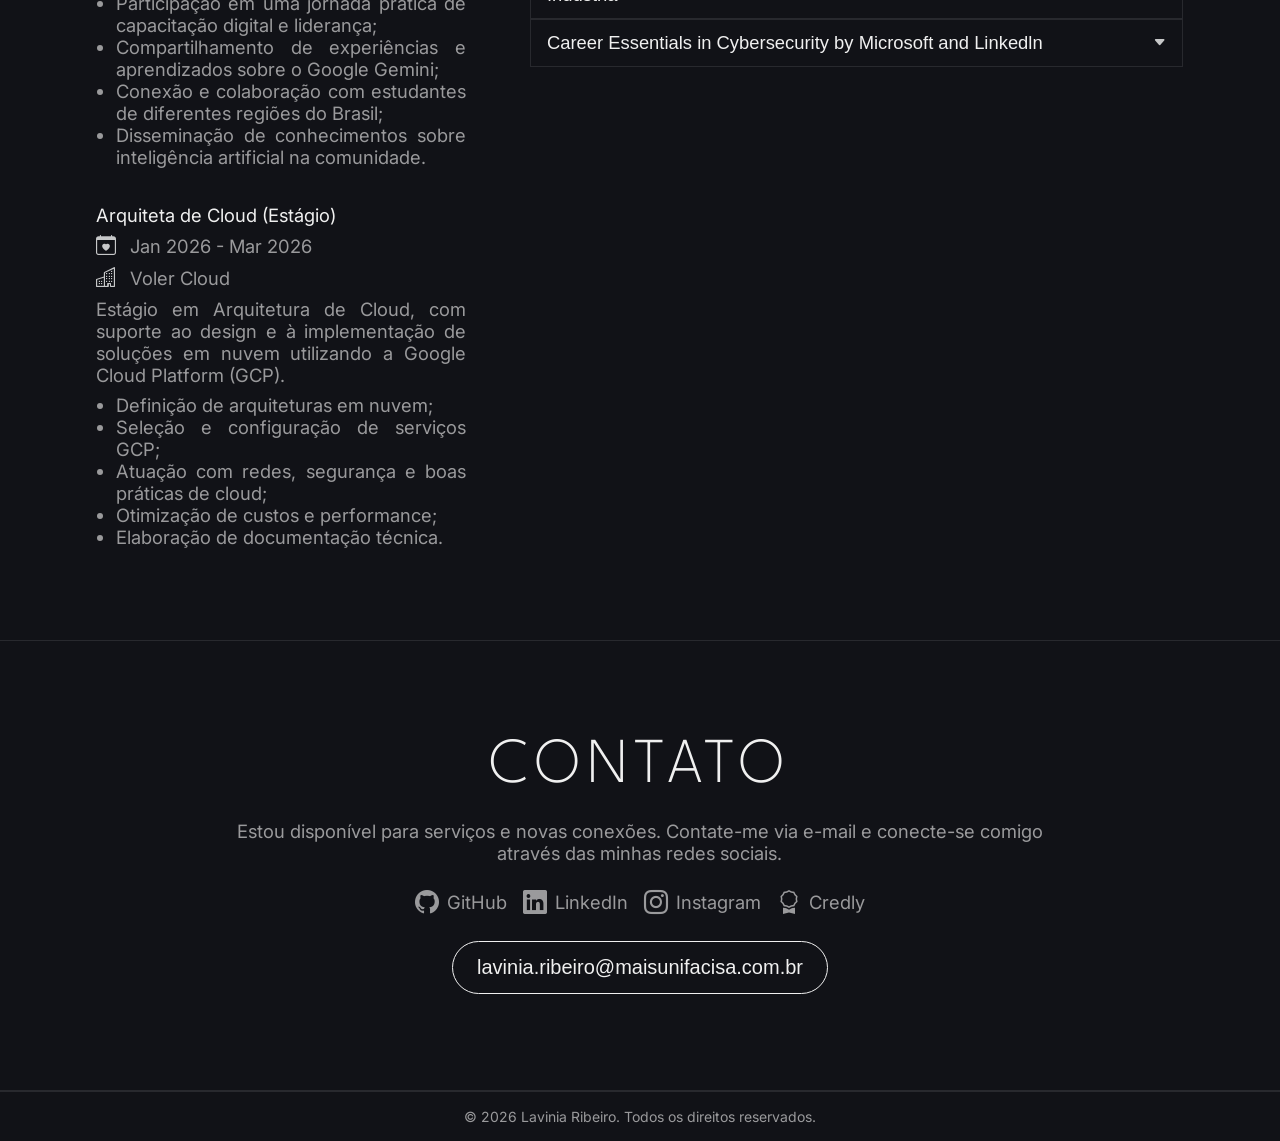
==== commit 0b0d84ee: "fix: ajustar layout da seção sobre, corrigir tradução e atualizar currículos" ====
--- a/index.html
+++ b/index.html
@@ -89,7 +89,7 @@
           </a>
         </li>
         <li>
-          <a class="menu__link" href="https://www.linkedin.com/in/lavinia-d-289973308/" target="_blank">
+          <a class="menu__link" href="https://www.linkedin.com/in/laviniaribeirodev/" target="_blank">
             <i class="menu__icon bi bi-linkedin"></i>
           </a>
         </li>
@@ -131,9 +131,6 @@
       <li class="technologies__item">
         <img class="technologies__logo" src="assets/images/technologies/express.png" alt="Logo Express">
       </li>
-      <li class="technologies__item">
-        <img class="technologies__logo" src="assets/images/technologies/graphql.png" alt="Logo GraphQL">
-      </li>
 
       <li class="technologies__item">
         <img class="technologies__logo" src="assets/images/technologies/mysql.png" alt="Logo MySQL">
@@ -171,7 +168,7 @@
         <img class="technologies__logo" src="assets/images/technologies/react.png" alt="Logo React">
       </li>
       <li class="technologies__item">
-        <img class="technologies__logo" src="assets/images/technologies/tailwind.png" alt="Logo Tailwind">
+        <img class="technologies__logo" src="assets/images/technologies/tailwind.png" alt="Logo Tailwind CSS">
       </li>
 
       <li class="technologies__item">
@@ -179,6 +176,9 @@
       </li>
       <li class="technologies__item">
         <img class="technologies__logo" src="assets/images/technologies/github.png" alt="Logo GitHub">
+      </li>
+      <li class="technologies__item">
+        <img class="technologies__logo" src="assets/images/technologies/gitlab.png" alt="Logo GitLab">
       </li>
       <li class="technologies__item">
         <img class="technologies__logo" src="assets/images/technologies/figma.png" alt="Logo Figma">
@@ -454,22 +454,24 @@
     </div>
     </div>
     <a href="assets/pages/projects.html">
-  <button class="btn btn--primary">
-    <span>Ver Todos os Projetos</span>
-    <i class="bi bi-arrow-up-right"></i>
-  </button>
-</a>
+      <button class="btn btn--primary">
+        <span>Ver Todos os Projetos</span>
+        <i class="bi bi-arrow-up-right"></i>
+      </button>
+    </a>
     </div>
   </section>
 
   <section id="sobre" class="about">
     <div class="about__content1">
-      <img class="about__photo" src="assets/images/pfp.jpg" alt="Minha foto!!">
       <div class="about__description">
         <h2>Sobre mim</h2>
-        <p>Sou Lavinia Ribeiro. Meu interesse começou cedo, mas foi no ensino médio que realmente mergulhei no mundo da
-          tecnologia, explorando desenvolvimento web e design com ferramentas como After Effects e Photoshop. Atualmente
-          curso Sistemas de Informação na Unifacisa e busco unir criatividade e lógica em projetos tecnológicos.
+        <p>Sou Full Stack Developer e Cloud Architect em formação, estudante de Sistemas de Informação na Unifacisa, com
+          experiência em desenvolvimento web, back-end, cloud e design. Gosto de transformar ideias em projetos
+          completos, explorar novas tecnologias e aprender na prática. Em 2024, fui reconhecida como NASA Space Apps
+          Global Nominee e conquistei, junto com minha equipe, o 3º lugar na competição local. Em 2026, tive a
+          oportunidade de me tornar Embaixadora Estudantil do Google, ampliando minha experiência com tecnologia,
+          comunidade e inovação.
         </p>
         <div class="about__icons">
           <i class="bi bi-translate"></i>
@@ -494,6 +496,9 @@
 
         </div>
       </div>
+    </div>
+    </div>
+    </div>
     </div>
     </div>
     <div class="about__content2">
@@ -519,6 +524,42 @@
         <div class="row2">
           <h3>Experiências</h3>
 
+          <h4>Embaixadora Estudantil do Google Gemini</h4>
+
+          <div class="about__icons">
+            <i class="bi bi-calendar-heart"></i>
+            <span>Ago 2026 - Atualmente</span>
+          </div>
+
+          <div class="about__icons">
+            <i class="bi bi-buildings"></i>
+            <span>Google</span>
+          </div>
+
+          <span>
+            Participação no Programa Estudantes Embaixadores do Google 2026, uma
+            comunidade educacional que conecta estudantes de todo o país para trocar
+            experiências e aprendizados práticos sobre o Google Gemini e inteligência
+            artificial (IA).
+          </span>
+
+          <ul class="about__list">
+            <li class="about__item">
+              Participação em uma jornada prática de capacitação digital e liderança;
+            </li>
+            <li class="about__item">
+              Compartilhamento de experiências e aprendizados sobre o Google Gemini;
+            </li>
+            <li class="about__item">
+              Conexão e colaboração com estudantes de diferentes regiões do Brasil;
+            </li>
+            <li class="about__item">
+              Disseminação de conhecimentos sobre inteligência artificial na comunidade acadêmica.
+            </li>
+          </ul>
+
+          <br>
+
           <h4>Arquiteta de Cloud (Estágio)</h4>
 
           <div class="about__icons">
@@ -532,16 +573,26 @@
           </div>
 
           <span>
-            Estágio em Arquitetura de Cloud, com suporte ao design e à implementação de soluções em nuvem utilizando a
-            Google Cloud Platform (GCP).
+            Estágio em Arquitetura de Cloud, com suporte ao design e à implementação
+            de soluções em nuvem utilizando a Google Cloud Platform (GCP).
           </span>
 
           <ul class="about__list">
-            <li class="about__item">Definição de arquiteturas em nuvem;</li>
-            <li class="about__item">Seleção e configuração de serviços GCP;</li>
-            <li class="about__item">Atuação com redes, segurança e boas práticas de cloud;</li>
-            <li class="about__item">Otimização de custos e performance;</li>
-            <li class="about__item">Elaboração de documentação técnica.</li>
+            <li class="about__item">
+              Definição de arquiteturas em nuvem;
+            </li>
+            <li class="about__item">
+              Seleção e configuração de serviços GCP;
+            </li>
+            <li class="about__item">
+              Atuação com redes, segurança e boas práticas de cloud;
+            </li>
+            <li class="about__item">
+              Otimização de custos e performance;
+            </li>
+            <li class="about__item">
+              Elaboração de documentação técnica.
+            </li>
           </ul>
 
           <br>
@@ -623,7 +674,7 @@
               <i class="bi bi-caret-down-fill"></i>
             </button>
             <div class="accordion__body">
-              <img src="assets/images/certifications/ai-builder.jpg" alt="AI Builder com Lovable"
+              <img src="assets/images/certifications/lovable.png" alt="AI Builder com Lovable"
                 style="max-width:100%; border-radius:5px;">
             </div>
           </div>
@@ -680,7 +731,7 @@
         </a>
       </li>
       <li>
-        <a class="menu__link" href="https://www.linkedin.com/in/lavinia-d-289973308/" target="_blank">
+        <a class="menu__link" href="https://www.linkedin.com/in/laviniaribeirodev/" target="_blank">
           <i class="menu__icon bi bi-linkedin"></i>
           <span>LinkedIn</span>
         </a>
--- a/assets/css/styles.css
+++ b/assets/css/styles.css
@@ -4,12 +4,10 @@
 :root,
 :root[data-theme="dark"] {
   --primary-color: #f0f0f0;
-
   --primary-bg-color: #111217;
   --secondary-bg-color: #28292e;
   --primary-border-color: #28292e;
   --secondary-border-color: #56575a;
-
   --title-color: #f0f0f0;
   --text-color: #9a9a9c;
   --link-color: #9a9a9c;
@@ -18,12 +16,10 @@
 
 :root[data-theme="light"] {
   --primary-color: #0b0b0f;
-
   --primary-bg-color: #e9e9e9;
   --secondary-bg-color: #c7c8c9;
   --primary-border-color: #c7c8c9;
   --secondary-border-color: #9a9a9c;
-
   --title-color: #0b0b0f;
   --text-color: #28292e;
   --link-color: #28292e;
@@ -297,7 +293,6 @@
   text-align: center;
   margin-bottom: 1rem;
 }
-
 
 .technologies__list {
   display: flex;
@@ -451,20 +446,17 @@
   gap: 2rem;
 }
 
-.about__photo {
-  width: 100%;
-  object-fit: cover;
-  object-position: center;
-  pointer-events: none;
-  border-radius: 50rem;
-  border: 1px solid var(--primary-border-color);
-}
-
 .about__description {
   display: flex;
   flex-direction: column;
   justify-content: flex-start;
   gap: 1.5rem;
+  width: 100%;
+  max-width: 100%;
+}
+
+.about__description p {
+  max-width: 100%;
 }
 
 .about__icons {
@@ -590,7 +582,6 @@
   display: none;
 }
 
-/* responsividade */
 @media (max-width: 767px) {
   .projects {
     margin-top: 5rem;
@@ -676,7 +667,11 @@
     gap: 5rem;
   }
 
-  .about__content1,
+  .about__content1 {
+    display: block;
+    width: 100%;
+  }
+
   .about__content2 {
     display: grid;
     grid-template-columns: 34% 60%;
@@ -730,7 +725,6 @@
   .dropdown-menu a:hover {
     background: #222;
   }
-
 }
 
 @media (min-width: 1200px) {
@@ -788,7 +782,6 @@
 }
 
 @media (min-width: 1400px) {
-
   .header {
     padding: 1rem 8rem;
   }
